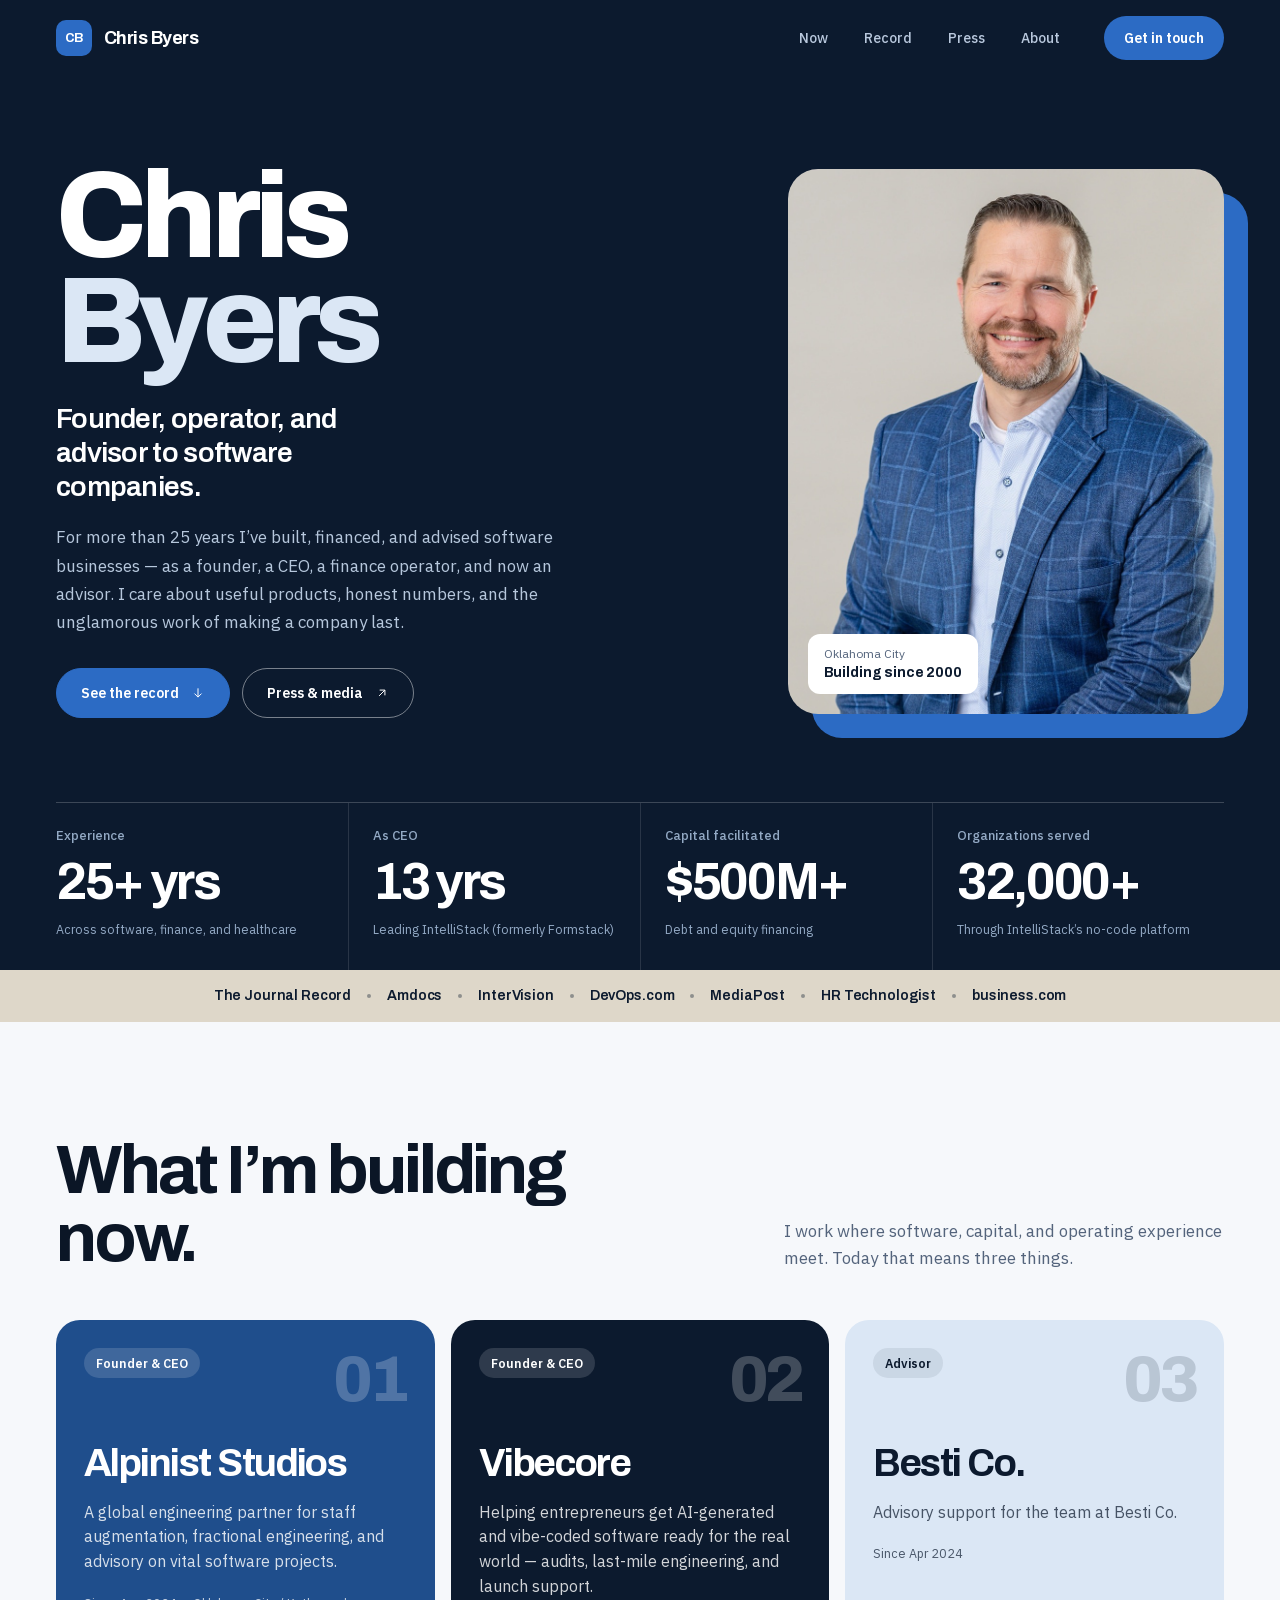
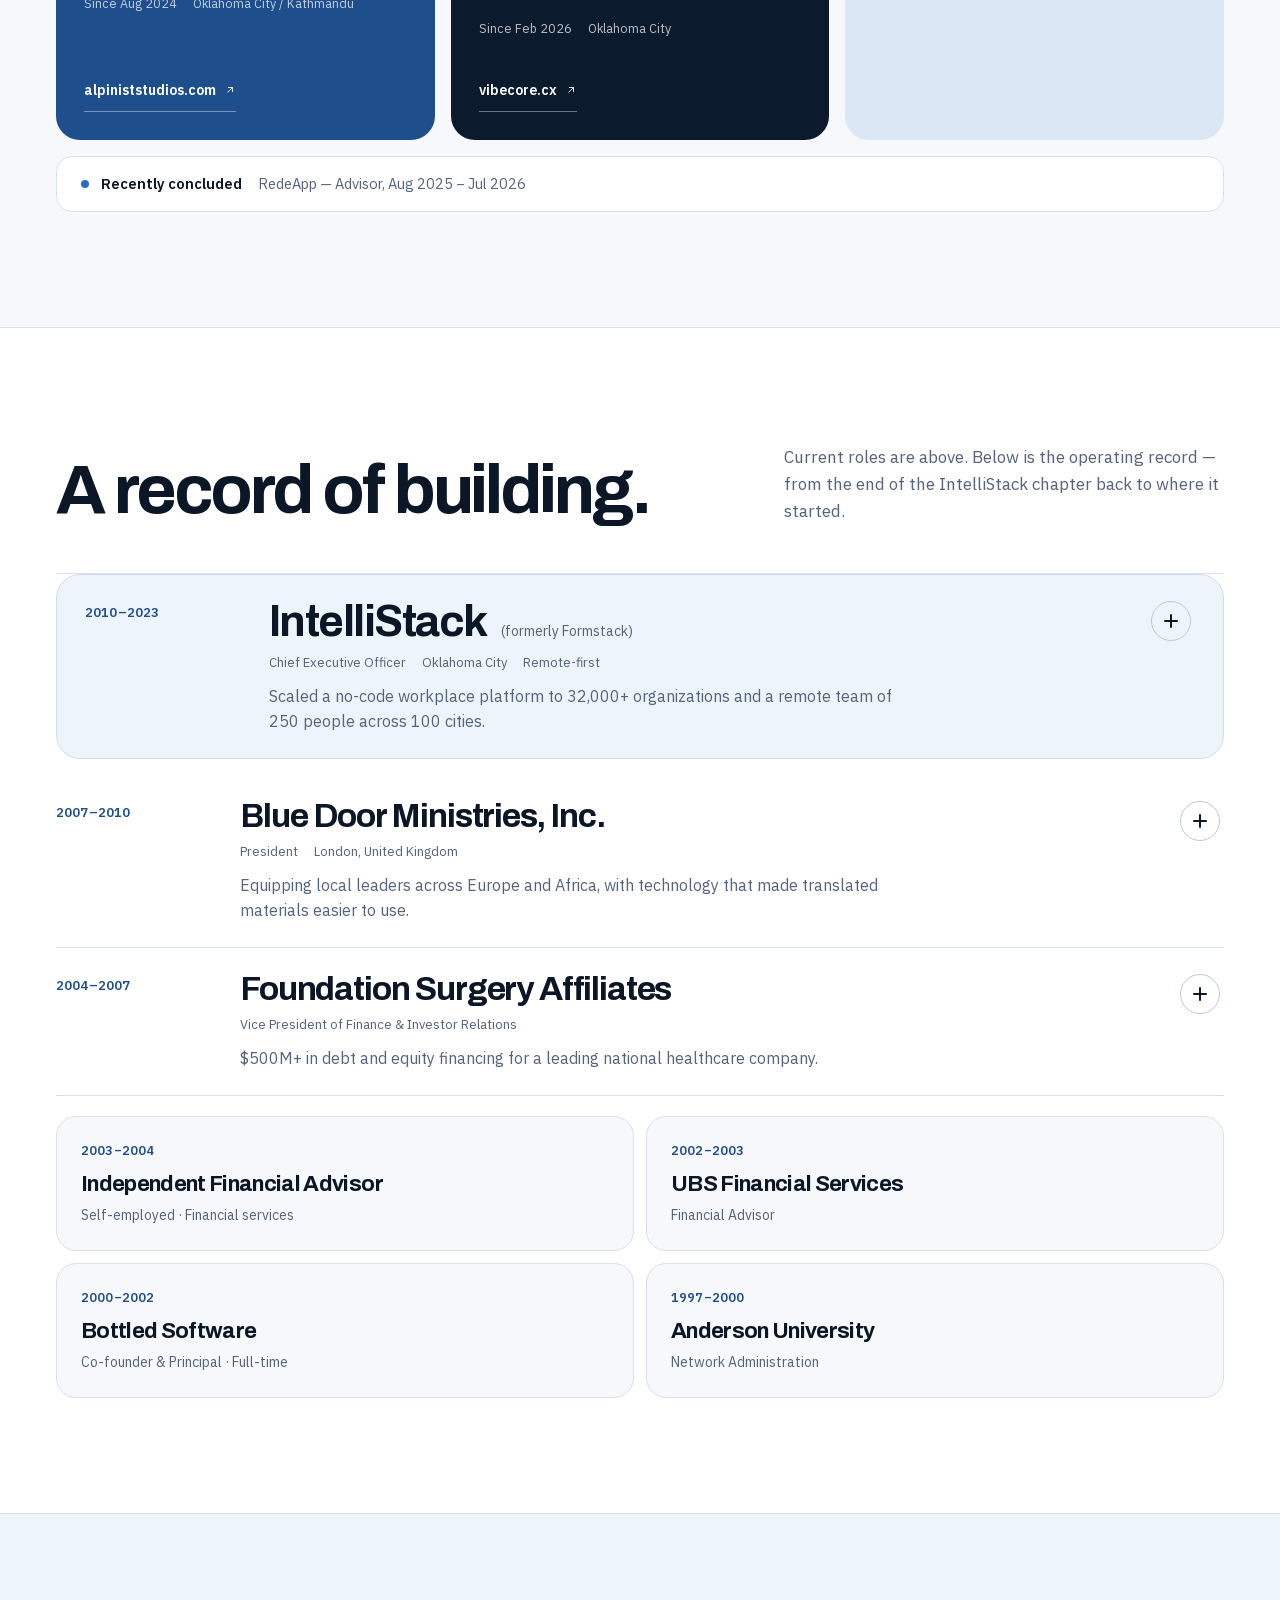
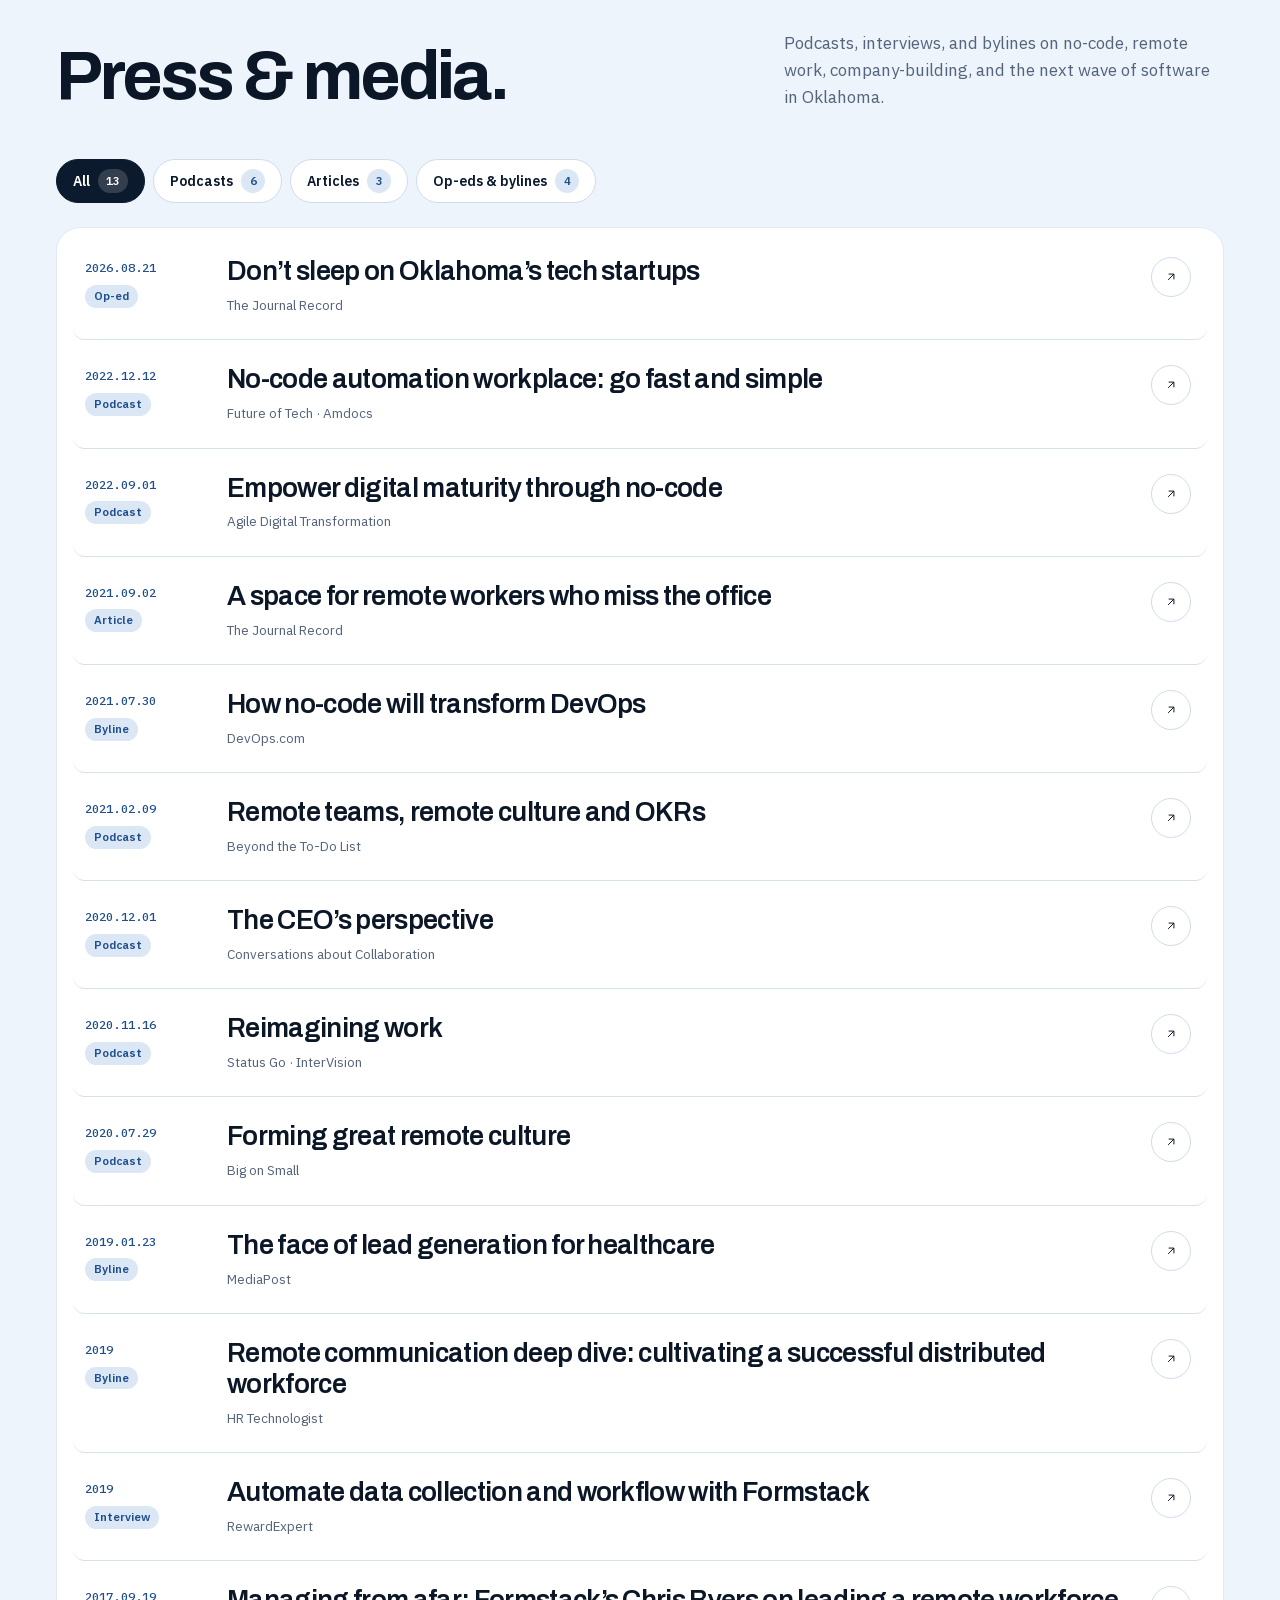
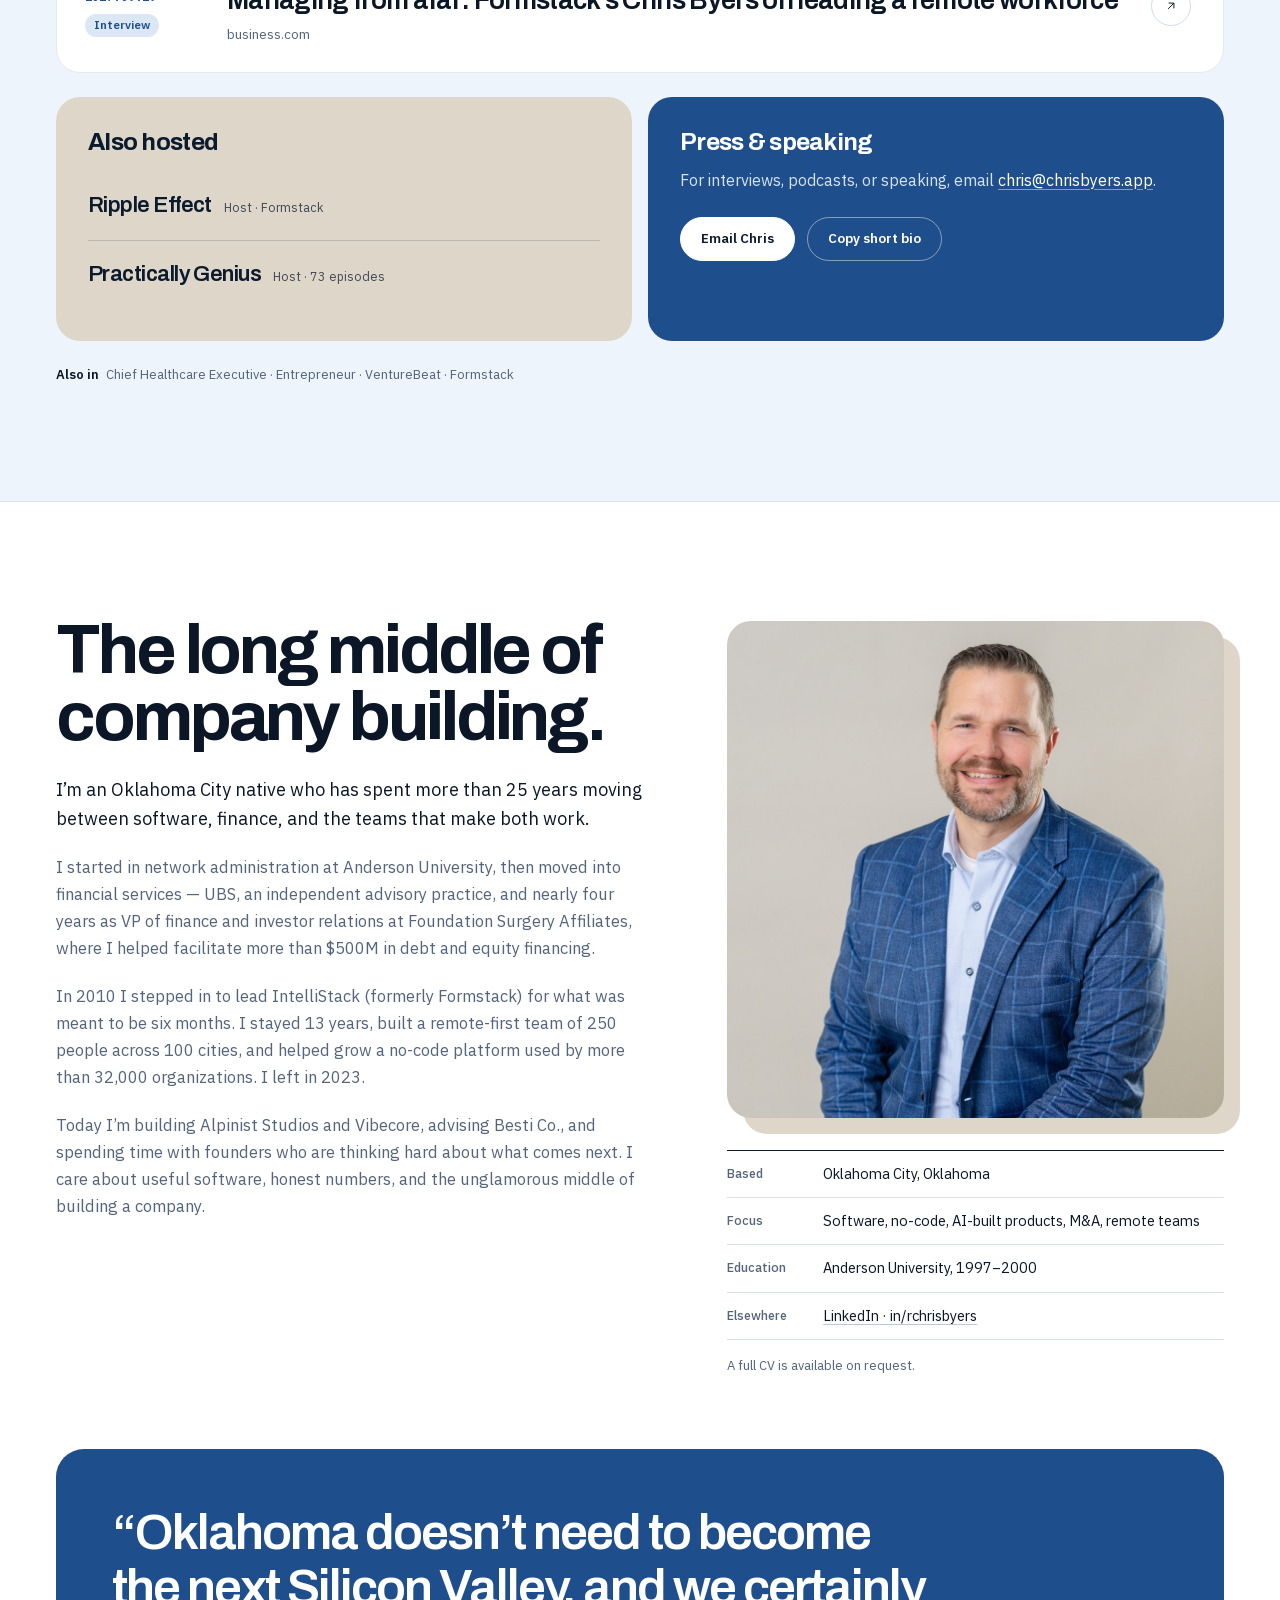
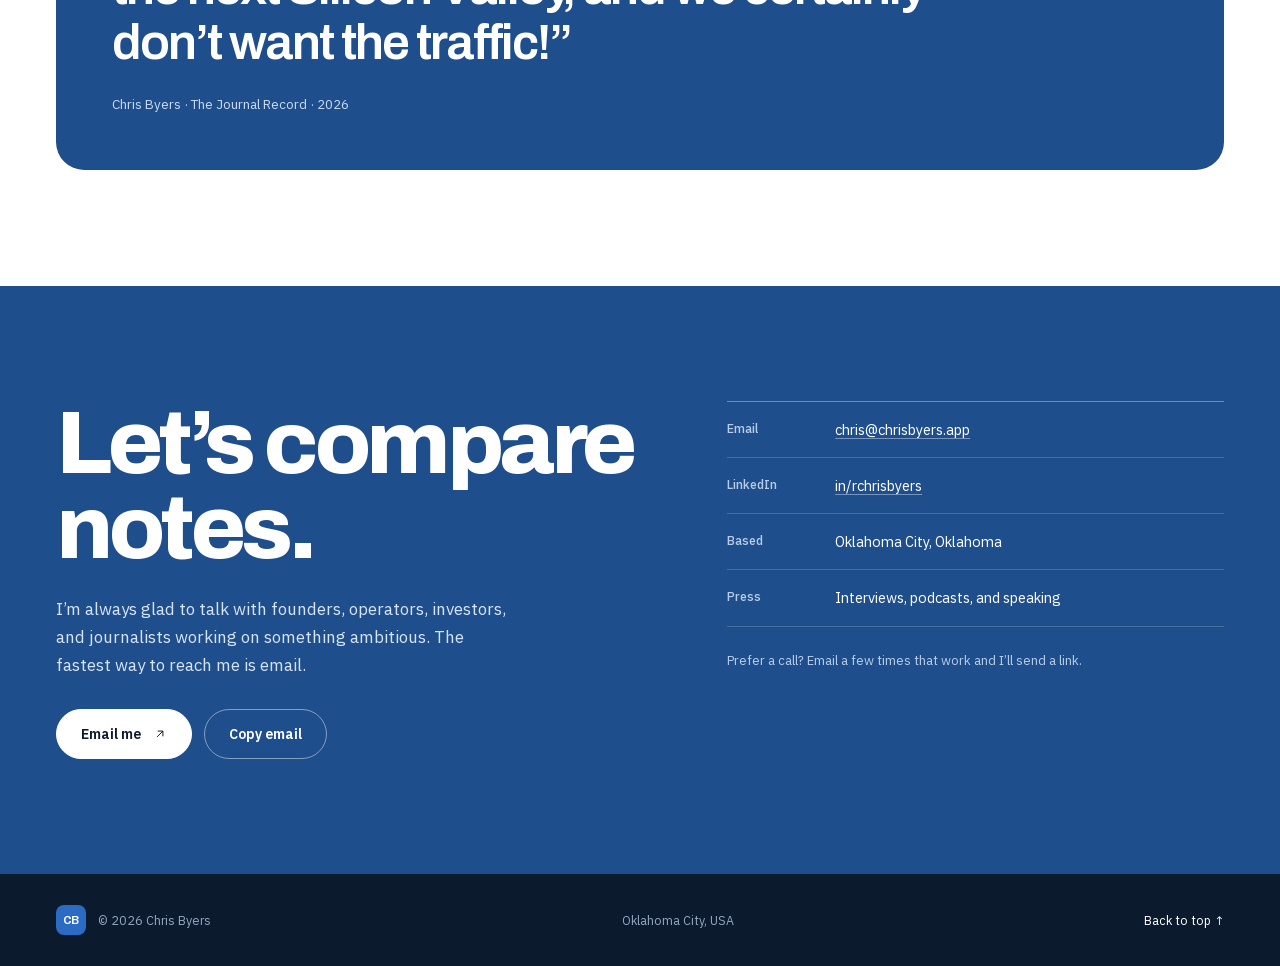
==== site/index.html @ 45c97175 "Chris Byers portfolio site: initial import with Netlify deploy config Imports the exported static si" ====
<!DOCTYPE html>
<html lang="en">
<head>
  <meta charset="utf-8">
  <meta name="viewport" content="width=device-width, initial-scale=1">
  <title>Chris Byers — Founder, Operator &amp; Advisor</title>
  <meta name="description" content="Chris Byers is a founder, operator, and advisor in Oklahoma City. He spent 13 years as CEO of IntelliStack (formerly Formstack) and now leads Alpinist Studios and Vibecore.">
  <link rel="canonical" href="https://chrisbyers.app/">
  <meta name="theme-color" content="#0c1a2e">
  <meta name="color-scheme" content="light">

  <meta property="og:type" content="profile">
  <meta property="og:title" content="Chris Byers — Founder, Operator &amp; Advisor">
  <meta property="og:description" content="More than 25 years across software, finance, and company-building. 13 years as CEO of IntelliStack (formerly Formstack). Now building Alpinist Studios and Vibecore.">
  <meta property="og:url" content="https://chrisbyers.app/">
  <meta property="og:site_name" content="Chris Byers">
  <meta property="og:image" content="https://chrisbyers.app/assets/img/og-chris-byers.jpg">
  <meta property="og:image:width" content="1200">
  <meta property="og:image:height" content="630">
  <meta property="og:image:alt" content="Chris Byers, founder, operator, and advisor.">
  <meta name="twitter:card" content="summary_large_image">
  <meta name="twitter:title" content="Chris Byers — Founder, Operator &amp; Advisor">
  <meta name="twitter:description" content="More than 25 years across software, finance, and company-building. 13 years as CEO of IntelliStack (formerly Formstack).">
  <meta name="twitter:image" content="https://chrisbyers.app/assets/img/og-chris-byers.jpg">
  <meta name="twitter:image:alt" content="Chris Byers, founder, operator, and advisor.">

  <link rel="icon" href="assets/favicon.svg" type="image/svg+xml">
  <link rel="preload" href="assets/fonts/archivo-latin.woff2" as="font" type="font/woff2" crossorigin>
  <link rel="preload" href="assets/fonts/ibm-plex-sans-latin.woff2" as="font" type="font/woff2" crossorigin>
  <link rel="preload" href="assets/img/chris-byers.jpg" as="image">
  <link rel="stylesheet" href="assets/css/site.css">
  <script>document.documentElement.classList.add("js");</script>

  <script type="application/ld+json">
  {
    "@context": "https://schema.org",
    "@type": "Person",
    "name": "Chris Byers",
    "url": "https://chrisbyers.app/",
    "image": "https://chrisbyers.app/assets/img/chris-byers.jpg",
    "jobTitle": "Founder and CEO",
    "description": "Founder, operator, and advisor to software companies in Oklahoma City.",
    "worksFor": [
      { "@type": "Organization", "name": "Alpinist Studios", "url": "https://alpiniststudios.com" },
      { "@type": "Organization", "name": "Vibecore", "url": "https://vibecore.cx" }
    ],
    "address": {
      "@type": "PostalAddress",
      "addressLocality": "Oklahoma City",
      "addressRegion": "OK",
      "addressCountry": "US"
    },
    "alumniOf": { "@type": "CollegeOrUniversity", "name": "Anderson University" },
    "sameAs": ["https://www.linkedin.com/in/rchrisbyers/"],
    "knowsAbout": ["Software", "No-code", "AI-built software", "Mergers and acquisitions", "Remote work", "Finance"]
  }
  </script>
</head>
<body>
  <a class="skip-link" href="#main">Skip to content</a>

  <header class="site-header">
    <div class="container header-inner">
      <a class="brand" href="#top" aria-label="Chris Byers, home">
        <span class="brand-mark" aria-hidden="true">CB</span>
        <span class="brand-name">Chris Byers</span>
      </a>

      <nav class="nav" aria-label="Primary">
        <a href="#now" data-nav-link>Now</a>
        <a href="#record" data-nav-link>Record</a>
        <a href="#press" data-nav-link>Press</a>
        <a href="#about" data-nav-link>About</a>
      </nav>

      <a class="header-cta" href="#contact">Get in touch</a>

      <button class="menu-toggle" type="button" aria-expanded="false" aria-controls="mobile-nav" aria-label="Open menu" data-menu-toggle>
        <span class="bars" aria-hidden="true"></span>
      </button>
    </div>

    <div class="mobile-nav" id="mobile-nav" hidden>
      <nav aria-label="Mobile">
        <a href="#now" data-nav-link>Now</a>
        <a href="#record" data-nav-link>Record</a>
        <a href="#press" data-nav-link>Press</a>
        <a href="#about" data-nav-link>About</a>
      </nav>
      <a class="mobile-cta" href="#contact">Get in touch</a>
    </div>
  </header>

  <main id="main" tabindex="-1">
    <section class="hero" id="top" aria-labelledby="hero-title">
      <div class="container">
        <div class="hero-grid">
          <div class="hero-copy">
            <h1 id="hero-title"><span>Chris</span> <span class="hero-last">Byers</span></h1>

            <p class="hero-role">Founder, operator, and advisor to software companies.</p>

            <p class="hero-lede">
              For more than 25 years I&rsquo;ve built, financed, and advised software businesses &mdash; as a
              founder, a CEO, a finance operator, and now an advisor. I care about useful products,
              honest numbers, and the unglamorous work of making a company last.
            </p>

            <div class="hero-actions">
              <a class="btn btn--primary" href="#record">
                See the record
                <svg class="od-icon icon-14" viewBox="0 0 24 24" fill="none" stroke="currentColor" stroke-width="1.7" aria-hidden="true" focusable="false"><path d="M12 4v15m0 0 6-6m-6 6-6-6"/></svg>
              </a>
              <a class="btn btn--outline-light" href="#press">
                Press &amp; media
                <svg class="od-icon icon-14" viewBox="0 0 24 24" fill="none" stroke="currentColor" stroke-width="1.7" aria-hidden="true" focusable="false"><path d="M7 17 17 7M8 7h9v9"/></svg>
              </a>
            </div>
          </div>

          <div class="hero-media">
            <div class="portrait-frame">
              <img src="assets/img/chris-byers.jpg" width="900" height="1125" alt="Chris Byers, wearing a blue blazer, photographed against a warm neutral backdrop." fetchpriority="high">
              <div class="portrait-badge">
                <span>Oklahoma City</span>
                <strong>Building since 2000</strong>
              </div>
            </div>
          </div>
        </div>

        <dl class="stats">
          <div class="stat">
            <dt>Experience</dt>
            <dd>25+ yrs<small>Across software, finance, and healthcare</small></dd>
          </div>
          <div class="stat">
            <dt>As CEO</dt>
            <dd>13 yrs<small>Leading IntelliStack (formerly Formstack)</small></dd>
          </div>
          <div class="stat">
            <dt>Capital facilitated</dt>
            <dd>$500M+<small>Debt and equity financing</small></dd>
          </div>
          <div class="stat">
            <dt>Organizations served</dt>
            <dd>32,000+<small>Through IntelliStack&rsquo;s no-code platform</small></dd>
          </div>
        </dl>
      </div>
    </section>

    <div class="outlet-strip">
      <div class="container outlet-inner">
        <ul class="outlet-list">
          <li>The Journal Record</li>
          <li>Amdocs</li>
          <li>InterVision</li>
          <li>DevOps.com</li>
          <li>MediaPost</li>
          <li>HR Technologist</li>
          <li>business.com</li>
        </ul>
      </div>
    </div>

    <section class="section section--paper" id="now" aria-labelledby="now-title">
      <div class="container">
        <header class="section-head" data-reveal>
          <h2 class="section-title" id="now-title">What I&rsquo;m building now.</h2>
          <p class="section-intro">
            I work where software, capital, and operating experience meet. Today that means
            three things.
          </p>
        </header>

        <div class="now-grid" data-reveal>
          <article class="venture venture--blue">
            <div class="venture-top">
              <span class="venture-role">Founder &amp; CEO</span>
              <span class="venture-mark" aria-hidden="true">01</span>
            </div>
            <h3>Alpinist Studios</h3>
            <p>
              A global engineering partner for staff augmentation, fractional engineering, and
              advisory on vital software projects.
            </p>
            <div class="venture-meta">
              <span>Since Aug 2024</span>
              <span>Oklahoma City / Kathmandu</span>
            </div>
            <div class="venture-foot">
              <a class="venture-link" href="https://alpiniststudios.com" target="_blank" rel="noopener noreferrer">
                alpiniststudios.com
                <svg class="od-icon icon-12" viewBox="0 0 24 24" fill="none" stroke="currentColor" stroke-width="1.7" aria-hidden="true" focusable="false"><path d="M7 17 17 7M8 7h9v9"/></svg>
                <span class="sr-only">Opens in a new tab.</span>
              </a>
            </div>
          </article>

          <article class="venture venture--navy">
            <div class="venture-top">
              <span class="venture-role">Founder &amp; CEO</span>
              <span class="venture-mark" aria-hidden="true">02</span>
            </div>
            <h3>Vibecore</h3>
            <p>
              Helping entrepreneurs get AI-generated and vibe-coded software ready for the real
              world &mdash; audits, last-mile engineering, and launch support.
            </p>
            <div class="venture-meta">
              <span>Since Feb 2026</span>
              <span>Oklahoma City</span>
            </div>
            <div class="venture-foot">
              <a class="venture-link" href="https://vibecore.cx" target="_blank" rel="noopener noreferrer">
                vibecore.cx
                <svg class="od-icon icon-12" viewBox="0 0 24 24" fill="none" stroke="currentColor" stroke-width="1.7" aria-hidden="true" focusable="false"><path d="M7 17 17 7M8 7h9v9"/></svg>
                <span class="sr-only">Opens in a new tab.</span>
              </a>
            </div>
          </article>

          <article class="venture venture--sky">
            <div class="venture-top">
              <span class="venture-role">Advisor</span>
              <span class="venture-mark" aria-hidden="true">03</span>
            </div>
            <h3>Besti Co.</h3>
            <p>Advisory support for the team at Besti Co.</p>
            <div class="venture-meta">
              <span>Since Apr 2024</span>
            </div>
          </article>
        </div>

        <p class="now-after" data-reveal>
          <strong>Recently concluded</strong>
          <span>RedeApp &mdash; Advisor, Aug 2025 &ndash; Jul 2026</span>
        </p>
      </div>
    </section>

    <section class="section section--white" id="record" aria-labelledby="record-title">
      <div class="container">
        <header class="section-head" data-reveal>
          <h2 class="section-title" id="record-title">A record of building.</h2>
          <p class="section-intro">
            Current roles are above. Below is the operating record &mdash; from the end of the
            IntelliStack chapter back to where it started.
          </p>
        </header>

        <div class="timeline" data-reveal>
          <details class="role role--lead">
            <summary>
              <span class="role-years">2010&ndash;2023</span>
              <span class="role-main">
                <span class="role-company">IntelliStack <span class="role-alias">(formerly Formstack)</span></span>
                <span class="role-meta">
                  <span>Chief Executive Officer</span>
                  <span>Oklahoma City</span>
                  <span>Remote-first</span>
                </span>
                <span class="role-summary-line">
                  Scaled a no-code workplace platform to 32,000+ organizations and a remote team
                  of 250 people across 100 cities.
                </span>
              </span>
              <span class="role-toggle" aria-hidden="true"></span>
            </summary>
            <div class="role-body">
              <div class="role-body-inner">
                <p>
                  At IntelliStack (formerly Formstack), I led the company in delivering a versatile
                  no-code suite that simplifies data management and automates workflows for more
                  than 32,000 organizations globally.
                </p>
                <ul>
                  <li>Focused the product on user-friendly design and seamless integrations, from small startups to large enterprises.</li>
                  <li>Built a remote-first team of 250 people living and working in 100 cities around the world.</li>
                  <li>Grew IntelliStack into a trusted partner for organizations including Netflix and Virgin Galactic.</li>
                  <li>Led the company for 13 years and 9 months, through its growth phase and into its next chapter.</li>
                </ul>
                <ul class="skills" aria-label="Skills">
                  <li class="skill">Organizational culture</li>
                  <li class="skill">Strategic M&amp;A</li>
                  <li class="skill">No-code platforms</li>
                </ul>
              </div>
            </div>
          </details>

          <details class="role">
            <summary>
              <span class="role-years">2007&ndash;2010</span>
              <span class="role-main">
                <span class="role-company">Blue Door Ministries, Inc.</span>
                <span class="role-meta">
                  <span>President</span>
                  <span>London, United Kingdom</span>
                </span>
                <span class="role-summary-line">
                  Equipping local leaders across Europe and Africa, with technology that made
                  translated materials easier to use.
                </span>
              </span>
              <span class="role-toggle" aria-hidden="true"></span>
            </summary>
            <div class="role-body">
              <div class="role-body-inner">
                <p>
                  Oversaw the strategic direction and operations of Blue Door Ministries, focusing
                  on equipping local leaders in Europe and Africa.
                </p>
                <ul>
                  <li>Developed and implemented training programs to enhance the effectiveness of local leaders in their cultural contexts.</li>
                  <li>Provided technological solutions to streamline the translation of materials, ensuring accessibility and ease of use for diverse audiences.</li>
                </ul>
                <ul class="skills" aria-label="Skills">
                  <li class="skill">Technological innovation</li>
                  <li class="skill">International relations</li>
                </ul>
              </div>
            </div>
          </details>

          <details class="role">
            <summary>
              <span class="role-years">2004&ndash;2007</span>
              <span class="role-main">
                <span class="role-company">Foundation Surgery Affiliates</span>
                <span class="role-meta">
                  <span>Vice President of Finance &amp; Investor Relations</span>
                </span>
                <span class="role-summary-line">
                  $500M+ in debt and equity financing for a leading national healthcare company.
                </span>
              </span>
              <span class="role-toggle" aria-hidden="true"></span>
            </summary>
            <div class="role-body">
              <div class="role-body-inner">
                <p>
                  Developed and nurtured relationships with lenders and investors for a leading
                  national healthcare company.
                </p>
                <ul>
                  <li>Facilitated over $500M in debt and equity financing for real estate, equipment, and operational needs.</li>
                  <li>Managed an investment fund for a physician network to provide essential project equity.</li>
                  <li>Sourced and engaged investment banks to raise capital, enhancing the company&rsquo;s financial strategy.</li>
                </ul>
                <ul class="skills" aria-label="Skills">
                  <li class="skill">Capital markets</li>
                  <li class="skill">New business opportunities</li>
                </ul>
              </div>
            </div>
          </details>
        </div>

        <div class="static-grid" data-reveal>
          <div class="role-mini">
            <span class="role-years">2003&ndash;2004</span>
            <h3>Independent Financial Advisor</h3>
            <p>Self-employed &middot; Financial services</p>
          </div>
          <div class="role-mini">
            <span class="role-years">2002&ndash;2003</span>
            <h3>UBS Financial Services</h3>
            <p>Financial Advisor</p>
          </div>
          <div class="role-mini">
            <span class="role-years">2000&ndash;2002</span>
            <h3>Bottled Software</h3>
            <p>Co-founder &amp; Principal &middot; Full-time</p>
          </div>
          <div class="role-mini">
            <span class="role-years">1997&ndash;2000</span>
            <h3>Anderson University</h3>
            <p>Network Administration</p>
          </div>
        </div>
      </div>
    </section>

    <section class="section section--sky" id="press" aria-labelledby="press-title">
      <div class="container">
        <header class="section-head" data-reveal>
          <h2 class="section-title" id="press-title">Press &amp; media.</h2>
          <p class="section-intro">
            Podcasts, interviews, and bylines on no-code, remote work, company-building, and the
            next wave of software in Oklahoma.
          </p>
        </header>

        <div class="press-toolbar" data-reveal>
          <div class="press-filters" role="group" aria-label="Filter press by type">
            <button class="press-filter" type="button" data-filter="all" aria-pressed="true">All <span class="count">13</span></button>
            <button class="press-filter" type="button" data-filter="podcast" aria-pressed="false">Podcasts <span class="count">6</span></button>
            <button class="press-filter" type="button" data-filter="article" aria-pressed="false">Articles <span class="count">3</span></button>
            <button class="press-filter" type="button" data-filter="byline" aria-pressed="false">Op-eds &amp; bylines <span class="count">4</span></button>
          </div>
        </div>

        <p class="sr-only" id="press-status" aria-live="polite">Showing 13 items.</p>

        <div class="press-list" data-press-list data-reveal>
          <a class="press-row" data-cat="byline" href="https://journalrecord.com/2026/08/21/byers-oklahoma-tech-startups-grow" target="_blank" rel="noopener noreferrer">
            <span class="press-meta">
              <time class="press-date" datetime="2026-08-21">2026.08.21</time>
              <span class="press-type">Op-ed</span>
            </span>
            <span class="press-main">
              <span class="press-title">Don&rsquo;t sleep on Oklahoma&rsquo;s tech startups</span>
              <span class="press-outlet">The Journal Record</span>
            </span>
            <span class="press-arrow" aria-hidden="true">
              <svg class="od-icon icon-14" viewBox="0 0 24 24" fill="none" stroke="currentColor" stroke-width="1.7" focusable="false"><path d="M7 17 17 7M8 7h9v9"/></svg>
            </span>
            <span class="sr-only">Opens in a new tab.</span>
          </a>

          <a class="press-row" data-cat="podcast" href="https://www.amdocs.com/insights/podcast/no-code-automation-workplace-go-fast-and-simple-chris-byers-ceo-formstack" target="_blank" rel="noopener noreferrer">
            <span class="press-meta">
              <time class="press-date" datetime="2022-12-12">2022.12.12</time>
              <span class="press-type">Podcast</span>
            </span>
            <span class="press-main">
              <span class="press-title">No-code automation workplace: go fast and simple</span>
              <span class="press-outlet">Future of Tech &middot; Amdocs</span>
            </span>
            <span class="press-arrow" aria-hidden="true">
              <svg class="od-icon icon-14" viewBox="0 0 24 24" fill="none" stroke="currentColor" stroke-width="1.7" focusable="false"><path d="M7 17 17 7M8 7h9v9"/></svg>
            </span>
            <span class="sr-only">Opens in a new tab.</span>
          </a>

          <a class="press-row" data-cat="podcast" href="https://podcasts.apple.com/us/podcast/chris-byers-empower-digital-maturity-through-no-code/id1532372413?i=1000578017207" target="_blank" rel="noopener noreferrer">
            <span class="press-meta">
              <time class="press-date" datetime="2022-09-01">2022.09.01</time>
              <span class="press-type">Podcast</span>
            </span>
            <span class="press-main">
              <span class="press-title">Empower digital maturity through no-code</span>
              <span class="press-outlet">Agile Digital Transformation</span>
            </span>
            <span class="press-arrow" aria-hidden="true">
              <svg class="od-icon icon-14" viewBox="0 0 24 24" fill="none" stroke="currentColor" stroke-width="1.7" focusable="false"><path d="M7 17 17 7M8 7h9v9"/></svg>
            </span>
            <span class="sr-only">Opens in a new tab.</span>
          </a>

          <a class="press-row" data-cat="article" href="https://journalrecord.com/2021/09/02/a-space-for-remote-workers-who-miss-the-office" target="_blank" rel="noopener noreferrer">
            <span class="press-meta">
              <time class="press-date" datetime="2021-09-02">2021.09.02</time>
              <span class="press-type">Article</span>
            </span>
            <span class="press-main">
              <span class="press-title">A space for remote workers who miss the office</span>
              <span class="press-outlet">The Journal Record</span>
            </span>
            <span class="press-arrow" aria-hidden="true">
              <svg class="od-icon icon-14" viewBox="0 0 24 24" fill="none" stroke="currentColor" stroke-width="1.7" focusable="false"><path d="M7 17 17 7M8 7h9v9"/></svg>
            </span>
            <span class="sr-only">Opens in a new tab.</span>
          </a>

          <a class="press-row" data-cat="byline" href="https://devops.com/how-no-code-will-transform-devops/" target="_blank" rel="noopener noreferrer">
            <span class="press-meta">
              <time class="press-date" datetime="2021-07-30">2021.07.30</time>
              <span class="press-type">Byline</span>
            </span>
            <span class="press-main">
              <span class="press-title">How no-code will transform DevOps</span>
              <span class="press-outlet">DevOps.com</span>
            </span>
            <span class="press-arrow" aria-hidden="true">
              <svg class="od-icon icon-14" viewBox="0 0 24 24" fill="none" stroke="currentColor" stroke-width="1.7" focusable="false"><path d="M7 17 17 7M8 7h9v9"/></svg>
            </span>
            <span class="sr-only">Opens in a new tab.</span>
          </a>

          <a class="press-row" data-cat="podcast" href="https://www.formstack.com/press/chris-byers-on-remote-teams-remote-culture-and-okrs-beyond-the-to-do-list" target="_blank" rel="noopener noreferrer">
            <span class="press-meta">
              <time class="press-date" datetime="2021-02-09">2021.02.09</time>
              <span class="press-type">Podcast</span>
            </span>
            <span class="press-main">
              <span class="press-title">Remote teams, remote culture and OKRs</span>
              <span class="press-outlet">Beyond the To-Do List</span>
            </span>
            <span class="press-arrow" aria-hidden="true">
              <svg class="od-icon icon-14" viewBox="0 0 24 24" fill="none" stroke="currentColor" stroke-width="1.7" focusable="false"><path d="M7 17 17 7M8 7h9v9"/></svg>
            </span>
            <span class="sr-only">Opens in a new tab.</span>
          </a>

          <a class="press-row" data-cat="podcast" href="https://www.formstack.com/press/the-ceos-perspective-with-chris-byers-of-formstack-conversations-about-collaboration-podcast" target="_blank" rel="noopener noreferrer">
            <span class="press-meta">
              <time class="press-date" datetime="2020-12-01">2020.12.01</time>
              <span class="press-type">Podcast</span>
            </span>
            <span class="press-main">
              <span class="press-title">The CEO&rsquo;s perspective</span>
              <span class="press-outlet">Conversations about Collaboration</span>
            </span>
            <span class="press-arrow" aria-hidden="true">
              <svg class="od-icon icon-14" viewBox="0 0 24 24" fill="none" stroke="currentColor" stroke-width="1.7" focusable="false"><path d="M7 17 17 7M8 7h9v9"/></svg>
            </span>
            <span class="sr-only">Opens in a new tab.</span>
          </a>

          <a class="press-row" data-cat="podcast" href="https://intervision.com/podcast-reimagining-work" target="_blank" rel="noopener noreferrer">
            <span class="press-meta">
              <time class="press-date" datetime="2020-11-16">2020.11.16</time>
              <span class="press-type">Podcast</span>
            </span>
            <span class="press-main">
              <span class="press-title">Reimagining work</span>
              <span class="press-outlet">Status Go &middot; InterVision</span>
            </span>
            <span class="press-arrow" aria-hidden="true">
              <svg class="od-icon icon-14" viewBox="0 0 24 24" fill="none" stroke="currentColor" stroke-width="1.7" focusable="false"><path d="M7 17 17 7M8 7h9v9"/></svg>
            </span>
            <span class="sr-only">Opens in a new tab.</span>
          </a>

          <a class="press-row" data-cat="podcast" href="https://www.formstack.com/press/forming-great-remote-culture-with-chris-byers-big-on-small-podcast" target="_blank" rel="noopener noreferrer">
            <span class="press-meta">
              <time class="press-date" datetime="2020-07-29">2020.07.29</time>
              <span class="press-type">Podcast</span>
            </span>
            <span class="press-main">
              <span class="press-title">Forming great remote culture</span>
              <span class="press-outlet">Big on Small</span>
            </span>
            <span class="press-arrow" aria-hidden="true">
              <svg class="od-icon icon-14" viewBox="0 0 24 24" fill="none" stroke="currentColor" stroke-width="1.7" focusable="false"><path d="M7 17 17 7M8 7h9v9"/></svg>
            </span>
            <span class="sr-only">Opens in a new tab.</span>
          </a>

          <a class="press-row" data-cat="byline" href="https://www.mediapost.com/publications/article/330899/the-face-of-lead-generation-for-healthcare.html" target="_blank" rel="noopener noreferrer">
            <span class="press-meta">
              <time class="press-date" datetime="2019-01-23">2019.01.23</time>
              <span class="press-type">Byline</span>
            </span>
            <span class="press-main">
              <span class="press-title">The face of lead generation for healthcare</span>
              <span class="press-outlet">MediaPost</span>
            </span>
            <span class="press-arrow" aria-hidden="true">
              <svg class="od-icon icon-14" viewBox="0 0 24 24" fill="none" stroke="currentColor" stroke-width="1.7" focusable="false"><path d="M7 17 17 7M8 7h9v9"/></svg>
            </span>
            <span class="sr-only">Opens in a new tab.</span>
          </a>

          <a class="press-row" data-cat="byline" href="https://www.hrtechnologist.com/articles/mobile-workforce/remote-communication-deep-dive-cultivating-a-successful-distributed-workforce/" target="_blank" rel="noopener noreferrer">
            <span class="press-meta">
              <time class="press-date" datetime="2019">2019</time>
              <span class="press-type">Byline</span>
            </span>
            <span class="press-main">
              <span class="press-title">Remote communication deep dive: cultivating a successful distributed workforce</span>
              <span class="press-outlet">HR Technologist</span>
            </span>
            <span class="press-arrow" aria-hidden="true">
              <svg class="od-icon icon-14" viewBox="0 0 24 24" fill="none" stroke="currentColor" stroke-width="1.7" focusable="false"><path d="M7 17 17 7M8 7h9v9"/></svg>
            </span>
            <span class="sr-only">Opens in a new tab.</span>
          </a>

          <a class="press-row" data-cat="article" href="https://www.rewardexpert.com/blog/automate-data-collection-and-workflow-with-formstack/" target="_blank" rel="noopener noreferrer">
            <span class="press-meta">
              <time class="press-date" datetime="2019">2019</time>
              <span class="press-type">Interview</span>
            </span>
            <span class="press-main">
              <span class="press-title">Automate data collection and workflow with Formstack</span>
              <span class="press-outlet">RewardExpert</span>
            </span>
            <span class="press-arrow" aria-hidden="true">
              <svg class="od-icon icon-14" viewBox="0 0 24 24" fill="none" stroke="currentColor" stroke-width="1.7" focusable="false"><path d="M7 17 17 7M8 7h9v9"/></svg>
            </span>
            <span class="sr-only">Opens in a new tab.</span>
          </a>

          <a class="press-row" data-cat="article" href="https://branch.business.com/BDC-608/articles/chris-byers-formstack-interview" target="_blank" rel="noopener noreferrer">
            <span class="press-meta">
              <time class="press-date" datetime="2017-09-19">2017.09.19</time>
              <span class="press-type">Interview</span>
            </span>
            <span class="press-main">
              <span class="press-title">Managing from afar: Formstack&rsquo;s Chris Byers on leading a remote workforce</span>
              <span class="press-outlet">business.com</span>
            </span>
            <span class="press-arrow" aria-hidden="true">
              <svg class="od-icon icon-14" viewBox="0 0 24 24" fill="none" stroke="currentColor" stroke-width="1.7" focusable="false"><path d="M7 17 17 7M8 7h9v9"/></svg>
            </span>
            <span class="sr-only">Opens in a new tab.</span>
          </a>
        </div>

        <div class="media-grid" data-reveal>
          <div class="media-card media-card--sand">
            <h3>Also hosted</h3>
            <ul class="hosted-list">
              <li>
                <a href="https://www.formstack.com/podcast" target="_blank" rel="noopener noreferrer">Ripple Effect</a>
                <span>Host &middot; Formstack</span>
              </li>
              <li>
                <a href="https://www.podchaser.com/podcasts/practically-genius-1034551" target="_blank" rel="noopener noreferrer">Practically Genius</a>
                <span>Host &middot; 73 episodes</span>
              </li>
            </ul>
          </div>

          <div class="media-card media-card--blue">
            <h3>Press &amp; speaking</h3>
            <p>
              For interviews, podcasts, or speaking, email
              <a href="mailto:chris@chrisbyers.app?subject=Press%20or%20speaking">chris@chrisbyers.app</a>.
            </p>
            <div class="media-actions">
              <a class="btn btn--white btn--small" href="mailto:chris@chrisbyers.app?subject=Press%20or%20speaking">Email Chris</a>
              <button class="btn btn--outline-light btn--small" type="button" data-copy-target="bio">
                <span data-copy-label>Copy short bio</span>
                <span class="sr-only" data-copy-status aria-live="polite"></span>
              </button>
            </div>
          </div>
        </div>

        <p class="also-in">
          <strong>Also in</strong>
          Chief Healthcare Executive &middot; Entrepreneur &middot; VentureBeat &middot; Formstack
        </p>
      </div>
    </section>

    <section class="section section--white" id="about" aria-labelledby="about-title">
      <div class="container">
        <div class="about-grid">
          <div class="about-copy" data-reveal>
            <h2 class="section-title" id="about-title">The long middle of company building.</h2>
            <p>
              I&rsquo;m an Oklahoma City native who has spent more than 25 years moving between software,
              finance, and the teams that make both work.
            </p>
            <p>
              I started in network administration at Anderson University, then moved into financial
              services &mdash; UBS, an independent advisory practice, and nearly four years as VP of
              finance and investor relations at Foundation Surgery Affiliates, where I helped
              facilitate more than $500M in debt and equity financing.
            </p>
            <p>
              In 2010 I stepped in to lead IntelliStack (formerly Formstack) for what was meant to be
              six months. I stayed 13 years, built a remote-first team of 250 people across 100
              cities, and helped grow a no-code platform used by more than 32,000 organizations. I
              left in 2023.
            </p>
            <p>
              Today I&rsquo;m building Alpinist Studios and Vibecore, advising Besti Co., and spending
              time with founders who are thinking hard about what comes next. I care about useful
              software, honest numbers, and the unglamorous middle of building a company.
            </p>
          </div>

          <aside class="about-side" data-reveal>
            <div class="about-portrait">
              <img src="assets/img/chris-byers-square.jpg" width="1000" height="1000" alt="Portrait of Chris Byers." loading="lazy">
            </div>
            <dl class="detail-list">
              <dt>Based</dt>
              <dd>Oklahoma City, Oklahoma</dd>

              <dt>Focus</dt>
              <dd>Software, no-code, AI-built products, M&amp;A, remote teams</dd>

              <dt>Education</dt>
              <dd>Anderson University, 1997&ndash;2000</dd>

              <dt>Elsewhere</dt>
              <dd><a href="https://www.linkedin.com/in/rchrisbyers/" target="_blank" rel="noopener noreferrer">LinkedIn &middot; in/rchrisbyers <span class="sr-only">(opens in a new tab)</span></a></dd>
            </dl>
            <p class="about-note">A full CV is available on request.</p>
          </aside>
        </div>

        <figure class="pullquote" data-reveal>
          <blockquote>
            &ldquo;Oklahoma doesn&rsquo;t need to become the next Silicon Valley, and we
            certainly don&rsquo;t want the traffic!&rdquo;
          </blockquote>
          <cite>Chris Byers &middot; The Journal Record &middot; 2026</cite>
        </figure>
      </div>
    </section>

    <section class="contact" id="contact" aria-labelledby="contact-title">
      <div class="container contact-grid">
        <div data-reveal>
          <h2 id="contact-title">Let&rsquo;s compare notes.</h2>
          <p class="contact-lede">
            I&rsquo;m always glad to talk with founders, operators, investors, and journalists
            working on something ambitious. The fastest way to reach me is email.
          </p>
          <div class="contact-actions">
            <a class="btn btn--white" href="mailto:chris@chrisbyers.app?subject=Hello%20Chris">
              Email me
              <svg class="od-icon icon-14" viewBox="0 0 24 24" fill="none" stroke="currentColor" stroke-width="1.7" aria-hidden="true" focusable="false"><path d="M7 17 17 7M8 7h9v9"/></svg>
            </a>
            <button class="btn btn--outline-light" type="button" data-copy-target="email" data-copy-value="chris@chrisbyers.app">
              <span data-copy-label>Copy email</span>
              <span class="sr-only" data-copy-status aria-live="polite"></span>
            </button>
          </div>
        </div>

        <div class="contact-side" data-reveal>
          <dl class="contact-list">
            <div class="contact-row">
              <dt>Email</dt>
              <dd><a href="mailto:chris@chrisbyers.app">chris@chrisbyers.app</a></dd>
            </div>
            <div class="contact-row">
              <dt>LinkedIn</dt>
              <dd><a href="https://www.linkedin.com/in/rchrisbyers/" target="_blank" rel="noopener noreferrer">in/rchrisbyers <span class="sr-only">(opens in a new tab)</span></a></dd>
            </div>
            <div class="contact-row">
              <dt>Based</dt>
              <dd>Oklahoma City, Oklahoma</dd>
            </div>
            <div class="contact-row">
              <dt>Press</dt>
              <dd>Interviews, podcasts, and speaking</dd>
            </div>
          </dl>
          <p class="contact-note">Prefer a call? Email a few times that work and I&rsquo;ll send a link.</p>
        </div>
      </div>
    </section>
  </main>

  <footer class="site-footer">
    <div class="container footer-inner">
      <span class="footer-mark">
        <span class="brand-mark" aria-hidden="true">CB</span>
        <span>&copy; <span data-year>2026</span> Chris Byers</span>
      </span>
      <span>Oklahoma City, USA</span>
      <a href="#top">Back to top &uarr;</a>
    </div>
  </footer>

  <script src="assets/js/site.js" defer></script>
</body>
</html>
---- site/assets/css/site.css ----
/* OD-LAYOUT-PRIMITIVES v1 — structure only: display, flex/grid, overflow, wrapping, ratio, geometry.
   Put this @layer first; product CSS outside the layer always wins. */
@layer od-layout {
  :where(.od-stack,.od-row,.od-row-top,.od-cluster,.od-grid,.od-field,.od-stat,.od-cell,.od-tile) > :where(*) { min-width: 0; }

  /* containers */
  .od-stack   { display: flex; flex-direction: column; gap: var(--od-gap, 8px); }
  .od-row     { display: flex; align-items: center; gap: var(--od-gap, 8px); }
  .od-row-top { display: flex; align-items: flex-start; gap: var(--od-gap, 8px); }
  .od-cluster { display: flex; flex-wrap: wrap; align-items: center; gap: var(--od-gap, 8px); }
  .od-fill    { flex: 1 1 0; min-width: 0; }
  .od-fixed   { flex: none; }
  .od-grid    { display: grid; gap: var(--od-gap, 12px); grid-template-columns: repeat(var(--od-cols, 3), minmax(0, 1fr)); }

  /* stacked information: each piece is its own line — never sibling inline spans */
  .od-stat, .od-field, .od-cell { display: grid; gap: var(--od-gap, 2px); }
  :where(.od-stat,.od-field,.od-cell) > :where(*) { display: block; }
  .od-tile { display: grid; grid-template-rows: auto 1fr; }
  :where(.od-tile) > :where(*) { display: block; }

  /* media keeps its intrinsic ratio by default; never a distorted or cropped
     cover by accident. height:auto lets the ratio win over an <img height="…">
     attribute. Cropping to a uniform box is an explicit opt-in: set --od-ratio
     AND add .od-media-cover together (per the core rule, only where a crop is
     deliberate — tile thumbs, decorative fills — never on full-frame content). */
  .od-media { display: block; width: 100%; height: auto; aspect-ratio: var(--od-ratio, auto); }
  .od-media-cover { object-fit: cover; }

  /* functional inline SVG icons opt into bounded geometry; content SVGs keep their own */
  .od-icon { display: inline-block; inline-size: var(--od-icon-size, 1em); block-size: var(--od-icon-size, 1em); flex: none; }

  /* data text only — authored copy is rewritten to its budget instead */
  .od-truncate { display: block; max-width: 100%; overflow: hidden; white-space: nowrap; text-overflow: ellipsis; }
  .od-clamp-2, .od-clamp-3 { display: -webkit-box; -webkit-box-orient: vertical; overflow: hidden; overflow-wrap: anywhere; }
  .od-clamp-2 { -webkit-line-clamp: 2; }
  .od-clamp-3 { -webkit-line-clamp: 3; }
  .od-lines-2 { min-height: calc(2 * 1.4em); }   /* block-level reservation for a shared baseline */
  .od-nowrap  { white-space: nowrap; }           /* 数字+单位 · 价格+起 · 日期+星期 */
  .od-keep    { word-break: keep-all; overflow-wrap: anywhere; } /* CJK labels break at spaces / <wbr> first */

  /* screen skeleton (optional): bars take their own space, the middle scrolls — no padding guessed for chrome */
  .od-screen { display: grid; grid-template-rows: auto minmax(0, 1fr) auto; height: 100%; }
  .od-scroll { overflow-y: auto; overscroll-behavior: contain; min-height: 0; }

  /* horizontal rail: the next item peeks at the edge; trailing room survives overflow */
  .od-rail { display: flex; gap: var(--od-gap, 8px); overflow-x: auto; scroll-snap-type: x proximity; scrollbar-width: none;
             padding-inline: var(--od-rail-pad, 16px); scroll-padding-inline: var(--od-rail-pad, 16px); }
  .od-rail::-webkit-scrollbar { display: none; }
  :where(.od-rail) > :where(*) { flex: none; scroll-snap-align: start; }
  :where(.od-rail) > :where(:last-child) { margin-inline-end: var(--od-rail-pad, 16px); }

  .od-spacer { flex: none; visibility: hidden; pointer-events: none; }
  .od-touch  { min-width: 44px; min-height: 44px; }
}
/* /OD-LAYOUT-PRIMITIVES v1 */

@font-face {
  font-family: "Archivo";
  src: url("../fonts/archivo-latin.woff2") format("woff2");
  font-style: normal;
  font-weight: 400 900;
  font-display: swap;
}

@font-face {
  font-family: "IBM Plex Sans";
  src: url("../fonts/ibm-plex-sans-latin.woff2") format("woff2");
  font-style: normal;
  font-weight: 400 600;
  font-display: swap;
}

@font-face {
  font-family: "IBM Plex Mono";
  src: url("../fonts/ibm-plex-mono-400-latin.woff2") format("woff2");
  font-style: normal;
  font-weight: 400;
  font-display: swap;
}

@font-face {
  font-family: "IBM Plex Mono";
  src: url("../fonts/ibm-plex-mono-500-latin.woff2") format("woff2");
  font-style: normal;
  font-weight: 500;
  font-display: swap;
}

:root {
  --navy: #0c1a2e;
  --navy-2: #14263f;
  --blue: #1f4e8c;
  --blue-2: #2c6bc4;
  --blue-3: #235aa8;
  --sky: #dbe7f5;
  --sky-2: #eef4fb;
  --sand: #ded7c9;
  --sand-2: #ece7dd;
  --paper: #f6f8fb;
  --white: #ffffff;
  --ink: #0b1626;
  --muted: #54647c;
  --line: #d8e0ea;
  --line-strong: #b9c8db;
  --line-dark: rgba(255, 255, 255, 0.18);
  --text-on-dark: #f4f8fe;
  --muted-on-dark: #a8bbd3;
  --display: "Archivo", "Helvetica Neue", Helvetica, sans-serif;
  --sans: "IBM Plex Sans", "Helvetica Neue", Helvetica, sans-serif;
  --mono: "IBM Plex Mono", "SFMono-Regular", Consolas, monospace;
  --max: 1320px;
  --gutter: clamp(20px, 5vw, 56px);
  --ease: cubic-bezier(0.16, 1, 0.3, 1);
  --header-h: 76px;
}

*,
*::before,
*::after {
  box-sizing: border-box;
}

html {
  scroll-behavior: smooth;
  -webkit-text-size-adjust: 100%;
  text-size-adjust: 100%;
}

body {
  margin: 0;
  background: var(--paper);
  color: var(--ink);
  font-family: var(--sans);
  font-size: 17px;
  line-height: 1.6;
  font-weight: 400;
  -webkit-font-smoothing: antialiased;
  -moz-osx-font-smoothing: grayscale;
}

::selection {
  background: var(--blue-2);
  color: var(--white);
}

h1,
h2,
h3,
h4,
p,
figure,
blockquote,
dl,
dd {
  margin: 0;
}

ul,
ol {
  margin: 0;
  padding: 0;
  list-style: none;
}

img {
  display: block;
  max-width: 100%;
  height: auto;
}

a {
  color: inherit;
  text-decoration-thickness: 1px;
  text-underline-offset: 3px;
}

button {
  font: inherit;
  color: inherit;
}

[hidden] {
  display: none !important;
}

.sr-only {
  position: absolute;
  width: 1px;
  height: 1px;
  padding: 0;
  margin: -1px;
  overflow: hidden;
  clip: rect(0, 0, 0, 0);
  white-space: nowrap;
  border: 0;
}

.skip-link {
  position: fixed;
  top: -100px;
  left: 16px;
  z-index: 200;
  padding: 12px 20px;
  border-radius: 999px;
  background: var(--blue-2);
  color: var(--white);
  font-size: 14px;
  font-weight: 600;
  text-decoration: none;
  transition: top 0.2s ease;
}

.skip-link:focus {
  top: 16px;
}

:focus-visible {
  outline: 3px solid var(--blue-2);
  outline-offset: 3px;
}

.hero :focus-visible,
.site-header :focus-visible,
.venture--blue :focus-visible,
.venture--navy :focus-visible,
.media-card--blue :focus-visible,
.contact :focus-visible,
.site-footer :focus-visible {
  outline-color: var(--sky);
}

main:focus {
  outline: none;
}

.container {
  width: 100%;
  max-width: var(--max);
  margin-inline: auto;
  padding-inline: var(--gutter);
}

.icon-12 { --od-icon-size: 12px; }
.icon-14 { --od-icon-size: 14px; }
.icon-16 { --od-icon-size: 16px; }
.icon-18 { --od-icon-size: 18px; }

/* Header */

.site-header {
  position: sticky;
  top: 0;
  z-index: 100;
  background: var(--navy);
  border-bottom: 1px solid transparent;
  transition: border-color 0.25s ease;
}

.site-header.is-scrolled {
  border-bottom-color: var(--line-dark);
}

.header-inner {
  height: var(--header-h);
  display: flex;
  align-items: center;
  gap: 28px;
}

.brand {
  display: inline-flex;
  align-items: center;
  gap: 12px;
  min-height: 44px;
  flex: none;
  text-decoration: none;
}

.brand-mark {
  width: 36px;
  height: 36px;
  display: grid;
  place-items: center;
  border-radius: 10px;
  background: var(--blue-2);
  color: var(--white);
  font-family: var(--display);
  font-size: 13px;
  font-weight: 700;
  line-height: 1;
  letter-spacing: -0.02em;
  transition: background 0.2s ease;
}

.brand:hover .brand-mark {
  background: var(--blue-3);
}

.brand-name {
  color: var(--white);
  font-family: var(--display);
  font-size: 18px;
  font-weight: 700;
  line-height: 1;
  letter-spacing: -0.03em;
}

.nav {
  display: flex;
  align-items: center;
  gap: 4px;
  margin-left: auto;
}

.nav a {
  display: inline-flex;
  align-items: center;
  min-height: 44px;
  padding: 0 16px;
  border-radius: 999px;
  color: #b9c8dd;
  font-size: 14px;
  font-weight: 500;
  line-height: 1;
  text-decoration: none;
  transition: background 0.2s ease, color 0.2s ease;
}

.nav a:hover {
  background: rgba(255, 255, 255, 0.08);
  color: var(--white);
}

.nav a[aria-current="true"] {
  background: rgba(255, 255, 255, 0.12);
  color: var(--white);
}

.header-cta {
  display: inline-flex;
  align-items: center;
  justify-content: center;
  min-height: 44px;
  padding: 0 20px;
  border-radius: 999px;
  background: var(--blue-2);
  color: var(--white);
  font-size: 14px;
  font-weight: 600;
  line-height: 1;
  text-decoration: none;
  transition: background 0.2s ease;
}

.header-cta:hover {
  background: var(--blue-3);
}

.menu-toggle {
  display: none;
  width: 44px;
  height: 44px;
  padding: 0;
  border: 1px solid rgba(255, 255, 255, 0.28);
  border-radius: 12px;
  background: transparent;
  cursor: pointer;
  place-items: center;
}

.menu-toggle .bars {
  position: relative;
  display: block;
  width: 20px;
  height: 14px;
}

.menu-toggle .bars::before,
.menu-toggle .bars::after {
  content: "";
  position: absolute;
  left: 0;
  width: 20px;
  height: 2px;
  border-radius: 2px;
  background: var(--white);
  transition: transform 0.25s var(--ease), top 0.25s var(--ease);
}

.menu-toggle .bars::before { top: 2px; }
.menu-toggle .bars::after { top: 10px; }

.menu-toggle[aria-expanded="true"] .bars::before {
  top: 6px;
  transform: rotate(45deg);
}

.menu-toggle[aria-expanded="true"] .bars::after {
  top: 6px;
  transform: rotate(-45deg);
}

.mobile-nav {
  position: absolute;
  top: 100%;
  left: 0;
  right: 0;
  max-height: calc(100vh - var(--header-h));
  overflow-y: auto;
  padding: 16px var(--gutter) 28px;
  background: var(--navy);
  border-top: 1px solid var(--line-dark);
  border-bottom: 1px solid var(--line-dark);
}

.mobile-nav nav {
  display: grid;
}

.mobile-nav a {
  display: flex;
  align-items: center;
  min-height: 60px;
  border-bottom: 1px solid rgba(255, 255, 255, 0.12);
  color: var(--white);
  font-family: var(--display);
  font-size: 28px;
  font-weight: 600;
  line-height: 1;
  letter-spacing: -0.03em;
  text-decoration: none;
}

.mobile-nav a[aria-current="true"] {
  color: var(--sky);
}

.mobile-nav .mobile-cta {
  justify-content: center;
  min-height: 52px;
  margin-top: 20px;
  border: 0;
  border-radius: 999px;
  background: var(--blue-2);
  font-family: var(--sans);
  font-size: 15px;
  font-weight: 600;
  letter-spacing: 0;
}

/* Buttons */

.btn {
  display: inline-flex;
  align-items: center;
  justify-content: center;
  gap: 12px;
  min-height: 50px;
  padding: 0 24px;
  border: 1px solid transparent;
  border-radius: 999px;
  font-family: var(--sans);
  font-size: 14px;
  font-weight: 600;
  line-height: 1;
  text-decoration: none;
  cursor: pointer;
  transition: background 0.2s ease, border-color 0.2s ease, color 0.2s ease, transform 0.2s var(--ease);
}

.btn:hover {
  transform: translateY(-1px);
}

.btn--primary {
  background: var(--blue-2);
  border-color: var(--blue-2);
  color: var(--white);
}

.btn--primary:hover {
  background: var(--blue-3);
  border-color: var(--blue-3);
}

.btn--outline-light {
  background: transparent;
  border-color: rgba(255, 255, 255, 0.45);
  color: var(--white);
}

.btn--outline-light:hover {
  background: rgba(255, 255, 255, 0.1);
  border-color: var(--white);
}

.btn--white {
  background: var(--white);
  border-color: var(--white);
  color: var(--navy);
}

.btn--white:hover {
  background: var(--sky);
  border-color: var(--sky);
}

.btn--small {
  min-height: 44px;
  padding: 0 20px;
  font-size: 13.5px;
}

.btn.is-copied {
  background: var(--sky);
  border-color: var(--sky);
  color: var(--navy);
}

/* Hero */

.hero {
  background: var(--navy);
  color: var(--white);
  padding-top: clamp(48px, 7vw, 88px);
}

.hero-grid {
  display: grid;
  grid-template-columns: minmax(0, 1.08fr) minmax(0, 0.72fr);
  gap: clamp(40px, 6vw, 80px);
  align-items: center;
}

.hero h1 {
  font-family: var(--display);
  font-size: clamp(64px, 9.5vw, 126px);
  font-weight: 800;
  line-height: 0.86;
  letter-spacing: -0.055em;
}

.hero h1 span {
  display: block;
}

.hero h1 .hero-last {
  color: var(--sky);
}

.hero-role {
  max-width: 21ch;
  margin-top: 28px;
  font-family: var(--display);
  font-size: clamp(22px, 2.2vw, 30px);
  font-weight: 600;
  line-height: 1.2;
  letter-spacing: -0.025em;
}

.hero-lede {
  max-width: 52ch;
  margin-top: 20px;
  color: #b6c7dc;
  font-size: 17px;
  line-height: 1.65;
}

.hero-actions {
  display: flex;
  align-items: center;
  flex-wrap: wrap;
  gap: 12px;
  margin-top: 32px;
}

.hero-media {
  position: relative;
}

.portrait-frame {
  position: relative;
}

.portrait-frame::before {
  content: "";
  position: absolute;
  inset: 24px -24px -24px 24px;
  border-radius: 30px;
  background: var(--blue-2);
}

.portrait-frame img {
  position: relative;
  display: block;
  width: 100%;
  height: auto;
  border-radius: 30px;
}

.portrait-badge {
  position: absolute;
  left: 20px;
  bottom: 20px;
  display: grid;
  gap: 2px;
  padding: 12px 16px;
  border-radius: 12px;
  background: var(--white);
  color: var(--navy);
  font-size: 12px;
  line-height: 1.3;
}

.portrait-badge span {
  color: var(--muted);
}

.portrait-badge strong {
  font-family: var(--display);
  font-size: 14px;
  font-weight: 700;
  letter-spacing: -0.01em;
}

.stats {
  display: grid;
  grid-template-columns: repeat(4, minmax(0, 1fr));
  margin-top: clamp(48px, 7vw, 84px);
  border-top: 1px solid rgba(255, 255, 255, 0.2);
}

.stat {
  padding: 24px 24px 32px 0;
}

.stat + .stat {
  padding-left: 24px;
  border-left: 1px solid rgba(255, 255, 255, 0.12);
}

.stat dt {
  color: #93a9c4;
  font-size: 13px;
  font-weight: 500;
  line-height: 1.4;
}

.stat dd {
  margin-top: 12px;
  color: var(--white);
  font-family: var(--display);
  font-size: clamp(36px, 4vw, 52px);
  font-weight: 700;
  line-height: 1;
  letter-spacing: -0.045em;
  white-space: nowrap;
}

.stat small {
  display: block;
  margin-top: 12px;
  color: #93a9c4;
  font-family: var(--sans);
  font-size: 12.5px;
  font-weight: 400;
  line-height: 1.45;
  letter-spacing: 0;
  white-space: normal;
}

/* Outlet strip */

.outlet-strip {
  background: var(--sand);
  color: var(--navy);
  padding-block: 16px;
}

.outlet-list {
  display: flex;
  flex-wrap: wrap;
  align-items: center;
  justify-content: center;
  gap: 8px 0;
}

.outlet-list li {
  display: flex;
  align-items: center;
  font-family: var(--display);
  font-size: 14px;
  font-weight: 600;
  letter-spacing: -0.01em;
  line-height: 1.4;
}

.outlet-list li + li::before {
  content: "";
  width: 4px;
  height: 4px;
  margin: 0 16px;
  border-radius: 50%;
  background: rgba(12, 26, 46, 0.38);
}

/* Sections */

.section {
  padding-block: clamp(72px, 9vw, 120px);
  scroll-margin-top: calc(var(--header-h) + 8px);
}

.section + .section {
  border-top: 1px solid var(--line);
}

.section--paper { background: var(--paper); }
.section--white { background: var(--white); }
.section--sky { background: var(--sky-2); }

.section-head {
  display: grid;
  grid-template-columns: minmax(0, 1.15fr) minmax(0, 0.85fr);
  gap: clamp(24px, 4vw, 64px);
  align-items: end;
  margin-bottom: clamp(32px, 4vw, 48px);
}

.section-title {
  max-width: 16ch;
  color: var(--ink);
  font-family: var(--display);
  font-size: clamp(38px, 5.4vw, 72px);
  font-weight: 700;
  line-height: 0.98;
  letter-spacing: -0.045em;
}

.section-intro {
  max-width: 44ch;
  justify-self: end;
  color: var(--muted);
  font-size: 17px;
  line-height: 1.6;
}

/* Now */

.now-grid {
  display: grid;
  grid-template-columns: repeat(3, minmax(0, 1fr));
  gap: 16px;
}

.venture {
  display: flex;
  flex-direction: column;
  min-height: 420px;
  padding: 28px;
  border-radius: 24px;
}

.venture--blue {
  background: var(--blue);
  color: var(--white);
}

.venture--navy {
  background: var(--navy);
  color: var(--white);
}

.venture--sky {
  background: var(--sky);
  color: var(--navy);
}

.venture-top {
  display: flex;
  align-items: flex-start;
  justify-content: space-between;
  gap: 16px;
}

.venture-role {
  display: inline-flex;
  align-items: center;
  min-height: 30px;
  padding: 0 12px;
  border-radius: 999px;
  background: rgba(255, 255, 255, 0.14);
  color: var(--white);
  font-size: 12.5px;
  font-weight: 600;
  line-height: 1;
}

.venture--sky .venture-role {
  background: rgba(12, 26, 46, 0.08);
  color: var(--navy);
}

.venture-mark {
  color: rgba(255, 255, 255, 0.22);
  font-family: var(--display);
  font-size: 64px;
  font-weight: 800;
  line-height: 1;
  letter-spacing: -0.06em;
}

.venture--sky .venture-mark {
  color: rgba(12, 26, 46, 0.16);
}

.venture h3 {
  margin-top: 32px;
  font-family: var(--display);
  font-size: clamp(32px, 3vw, 42px);
  font-weight: 700;
  line-height: 1.02;
  letter-spacing: -0.04em;
}

.venture p {
  margin-top: 16px;
  color: rgba(255, 255, 255, 0.82);
  font-size: 16px;
  line-height: 1.55;
}

.venture--sky p {
  color: rgba(12, 26, 46, 0.72);
}

.venture-meta {
  display: flex;
  flex-wrap: wrap;
  gap: 8px 16px;
  margin-top: 20px;
  color: rgba(255, 255, 255, 0.72);
  font-size: 12.5px;
  line-height: 1.5;
}

.venture--sky .venture-meta {
  color: rgba(12, 26, 46, 0.7);
}

.venture-foot {
  margin-top: auto;
  padding-top: 28px;
}

.venture-link {
  display: inline-flex;
  align-items: center;
  gap: 8px;
  min-height: 44px;
  border-bottom: 1px solid rgba(255, 255, 255, 0.4);
  color: var(--white);
  font-size: 14px;
  font-weight: 600;
  text-decoration: none;
  transition: border-color 0.2s ease;
}

.venture--sky .venture-link {
  border-bottom-color: rgba(12, 26, 46, 0.3);
  color: var(--navy);
}

.venture-link .od-icon {
  transition: transform 0.2s var(--ease);
}

.venture-link:hover {
  border-bottom-color: currentColor;
}

.venture-link:hover .od-icon {
  transform: translate(2px, -2px);
}

.now-after {
  display: flex;
  flex-wrap: wrap;
  align-items: center;
  gap: 8px 16px;
  margin-top: 16px;
  padding: 16px 24px;
  border: 1px solid var(--line);
  border-radius: 16px;
  background: var(--white);
  color: var(--muted);
  font-size: 14.5px;
  line-height: 1.5;
}

.now-after strong {
  display: inline-flex;
  align-items: center;
  color: var(--ink);
  font-weight: 600;
}

.now-after strong::before {
  content: "";
  width: 8px;
  height: 8px;
  margin-right: 12px;
  border-radius: 50%;
  background: var(--blue-2);
}

/* Record */

.timeline {
  border-top: 1px solid var(--line);
}

.role {
  border-bottom: 1px solid var(--line);
}

.role--lead {
  margin-bottom: 16px;
  padding: 0 28px;
  border: 1px solid #cfdcee;
  border-radius: 24px;
  background: var(--sky-2);
}

.role > summary {
  display: grid;
  grid-template-columns: 160px minmax(0, 1fr) 44px;
  gap: 24px;
  align-items: start;
  padding: 24px 0;
  list-style: none;
  cursor: pointer;
}

.role > summary::-webkit-details-marker {
  display: none;
}

.role > summary::marker {
  content: "";
}

.role-years {
  display: block;
  padding-top: 4px;
  color: var(--blue);
  font-size: 13px;
  font-weight: 600;
  line-height: 1.5;
  letter-spacing: 0.01em;
  white-space: nowrap;
}

.role-main {
  display: block;
}

.role-company {
  display: block;
  color: var(--ink);
  font-family: var(--display);
  font-size: clamp(24px, 2.6vw, 34px);
  font-weight: 700;
  line-height: 1.05;
  letter-spacing: -0.035em;
  transition: color 0.2s ease;
}

.role--lead .role-company {
  font-size: clamp(32px, 3.4vw, 44px);
}

.role > summary:hover .role-company {
  color: var(--blue);
}

.role-alias {
  display: inline-block;
  margin-left: 8px;
  color: var(--muted);
  font-family: var(--sans);
  font-size: 14px;
  font-weight: 400;
  letter-spacing: 0;
  white-space: nowrap;
}

.role-meta {
  display: flex;
  flex-wrap: wrap;
  gap: 4px 16px;
  margin-top: 8px;
  color: var(--muted);
  font-size: 13px;
  line-height: 1.5;
}

.role-summary-line {
  display: block;
  max-width: 64ch;
  margin-top: 12px;
  color: var(--muted);
  font-size: 16px;
  line-height: 1.55;
}

.role-toggle {
  position: relative;
  width: 40px;
  height: 40px;
  margin-top: 2px;
  border: 1px solid var(--line-strong);
  border-radius: 50%;
  transition: background 0.2s ease, border-color 0.2s ease;
}

.role-toggle::before,
.role-toggle::after {
  content: "";
  position: absolute;
  top: 50%;
  left: 50%;
  width: 14px;
  height: 2px;
  border-radius: 2px;
  background: var(--navy);
  transform: translate(-50%, -50%);
  transition: transform 0.25s var(--ease), background 0.2s ease;
}

.role-toggle::after {
  transform: translate(-50%, -50%) rotate(90deg);
}

.role[open] .role-toggle {
  background: var(--blue-2);
  border-color: var(--blue-2);
}

.role[open] .role-toggle::before,
.role[open] .role-toggle::after {
  background: var(--white);
}

.role[open] .role-toggle::after {
  transform: translate(-50%, -50%) rotate(0deg);
}

.role > summary:hover .role-toggle {
  border-color: var(--blue-2);
}

.role-body {
  display: grid;
  grid-template-columns: 160px minmax(0, 1fr);
  gap: 24px;
  padding-bottom: 28px;
}

.role-body-inner {
  grid-column: 2;
  max-width: 70ch;
}

.role-body p {
  color: var(--muted);
  font-size: 16px;
  line-height: 1.65;
}

.role-body ul {
  margin-top: 16px;
}

.role-body li {
  position: relative;
  margin-top: 8px;
  padding-left: 20px;
  color: var(--muted);
  font-size: 16px;
  line-height: 1.6;
}

.role-body li::before {
  content: "";
  position: absolute;
  top: 0.62em;
  left: 0;
  width: 6px;
  height: 6px;
  border-radius: 50%;
  background: var(--blue-2);
}

.skills {
  display: flex;
  flex-wrap: wrap;
  gap: 8px;
  margin-top: 20px;
}

.skill {
  padding: 8px 12px;
  border: 1px solid var(--line);
  border-radius: 999px;
  background: var(--white);
  color: var(--muted);
  font-size: 12px;
  line-height: 1.4;
}

.static-grid {
  display: grid;
  grid-template-columns: 1fr 1fr;
  gap: 12px;
  margin-top: 20px;
}

.role-mini {
  padding: 24px;
  border: 1px solid var(--line);
  border-radius: 20px;
  background: var(--paper);
}

.role-mini .role-years {
  padding-top: 0;
  font-size: 12.5px;
}

.role-mini h3 {
  margin-top: 12px;
  color: var(--ink);
  font-family: var(--display);
  font-size: 22px;
  font-weight: 700;
  line-height: 1.15;
  letter-spacing: -0.03em;
}

.role-mini p {
  margin-top: 8px;
  color: var(--muted);
  font-size: 14px;
  line-height: 1.5;
}

/* Press */

.press-toolbar {
  margin-bottom: 24px;
}

.press-filters {
  display: flex;
  flex-wrap: wrap;
  gap: 8px;
}

.press-filter {
  display: inline-flex;
  align-items: center;
  gap: 8px;
  min-height: 44px;
  padding: 0 16px;
  border: 1px solid #cfdcee;
  border-radius: 999px;
  background: var(--white);
  color: var(--navy);
  font-family: var(--sans);
  font-size: 14px;
  font-weight: 600;
  line-height: 1;
  cursor: pointer;
  transition: background 0.2s ease, border-color 0.2s ease, color 0.2s ease;
}

.press-filter .count {
  display: inline-grid;
  place-items: center;
  min-width: 24px;
  height: 24px;
  padding: 0 8px;
  border-radius: 999px;
  background: var(--sky);
  color: var(--blue);
  font-size: 11.5px;
  font-weight: 600;
}

.press-filter:hover {
  border-color: var(--blue-2);
}

.press-filter[aria-pressed="true"] {
  background: var(--navy);
  border-color: var(--navy);
  color: var(--white);
}

.press-filter[aria-pressed="true"] .count {
  background: rgba(255, 255, 255, 0.16);
  color: var(--white);
}

.press-list {
  padding: 4px 28px;
  border: 1px solid #e1e9f3;
  border-radius: 24px;
  background: var(--white);
}

.press-row {
  display: grid;
  grid-template-columns: 118px minmax(0, 1fr) 44px;
  gap: 24px;
  align-items: start;
  margin-inline: -12px;
  padding: 24px 12px;
  border-bottom: 1px solid var(--line);
  border-radius: 12px;
  color: var(--ink);
  text-decoration: none;
  transition: background 0.2s ease;
}

.press-row:last-child {
  border-bottom: 0;
}

.press-row:hover {
  background: rgba(44, 107, 196, 0.045);
}

.press-meta {
  display: flex;
  flex-direction: column;
  align-items: flex-start;
  gap: 8px;
  padding-top: 4px;
}

.press-date {
  color: var(--blue);
  font-family: var(--mono);
  font-size: 12px;
  font-weight: 500;
  line-height: 1.4;
  letter-spacing: 0.01em;
  white-space: nowrap;
}

.press-type {
  display: inline-flex;
  padding: 4px 9px;
  border-radius: 999px;
  background: var(--sky);
  color: var(--blue);
  font-size: 11.5px;
  font-weight: 600;
  line-height: 1.3;
}

.press-main {
  display: block;
}

.press-title {
  display: block;
  font-family: var(--display);
  font-size: clamp(21px, 2.1vw, 27px);
  font-weight: 600;
  line-height: 1.15;
  letter-spacing: -0.025em;
  transition: color 0.2s ease;
}

.press-outlet {
  display: block;
  margin-top: 8px;
  color: var(--muted);
  font-size: 13.5px;
  line-height: 1.5;
}

.press-row:hover .press-title {
  color: var(--blue);
}

.press-arrow {
  display: grid;
  place-items: center;
  width: 40px;
  height: 40px;
  margin-top: 1px;
  border: 1px solid #cfdcee;
  border-radius: 50%;
  color: var(--navy);
  transition: background 0.2s ease, border-color 0.2s ease, color 0.2s ease, transform 0.2s var(--ease);
}

.press-row:hover .press-arrow {
  background: var(--blue-2);
  border-color: var(--blue-2);
  color: var(--white);
  transform: translate(2px, -2px);
}

.media-grid {
  display: grid;
  grid-template-columns: 1fr 1fr;
  gap: 16px;
  margin-top: 24px;
}

.media-card {
  padding: 32px;
  border-radius: 24px;
}

.media-card--sand {
  background: var(--sand);
  color: var(--navy);
}

.media-card--blue {
  background: var(--blue);
  color: var(--white);
}

.media-card h3 {
  font-family: var(--display);
  font-size: 24px;
  font-weight: 700;
  line-height: 1.1;
  letter-spacing: -0.03em;
}

.media-card p {
  margin-top: 12px;
  font-size: 16px;
  line-height: 1.6;
}

.media-card--sand p {
  color: rgba(12, 26, 46, 0.72);
}

.media-card--blue p {
  color: #d4e3f6;
}

.media-card--blue p a {
  color: var(--white);
  text-decoration-color: rgba(255, 255, 255, 0.45);
}

.media-card--blue p a:hover {
  text-decoration-color: var(--white);
}

.hosted-list {
  margin-top: 16px;
}

.hosted-list li {
  display: flex;
  flex-wrap: wrap;
  align-items: baseline;
  gap: 4px 12px;
  padding: 12px 0;
  border-bottom: 1px solid rgba(12, 26, 46, 0.16);
}

.hosted-list li:last-child {
  border-bottom: 0;
}

.hosted-list a {
  display: inline-flex;
  align-items: center;
  min-height: 44px;
  color: var(--navy);
  font-family: var(--display);
  font-size: 22px;
  font-weight: 600;
  line-height: 1.2;
  letter-spacing: -0.025em;
  text-decoration: none;
}

.hosted-list a:hover {
  text-decoration: underline;
  text-underline-offset: 3px;
}

.hosted-list span {
  color: rgba(12, 26, 46, 0.75);
  font-size: 12.5px;
  line-height: 1.4;
}

.media-actions {
  display: flex;
  flex-wrap: wrap;
  gap: 12px;
  margin-top: 24px;
}

.also-in {
  margin-top: 24px;
  color: var(--muted);
  font-size: 13px;
  line-height: 1.6;
}

.also-in strong {
  margin-right: 4px;
  color: var(--ink);
  font-weight: 600;
}

/* About */

.about-grid {
  display: grid;
  grid-template-columns: minmax(0, 1.1fr) minmax(0, 0.9fr);
  gap: clamp(32px, 5vw, 64px);
  align-items: start;
}

.about-copy .section-title {
  max-width: 14ch;
}

.about-copy p {
  max-width: 58ch;
  margin-top: 20px;
  color: var(--muted);
  font-size: 16.5px;
  line-height: 1.65;
}

.about-copy p:first-of-type {
  margin-top: 24px;
  color: var(--ink);
  font-size: 18px;
  line-height: 1.6;
}

.about-side {
  padding-top: 4px;
}

.about-portrait {
  position: relative;
}

.about-portrait::before {
  content: "";
  position: absolute;
  inset: 16px -16px -16px 16px;
  border-radius: 24px;
  background: var(--sand);
}

.about-portrait img {
  position: relative;
  width: 100%;
  height: auto;
  border-radius: 24px;
}

.detail-list {
  display: grid;
  grid-template-columns: 96px minmax(0, 1fr);
  margin-top: 32px;
  border-top: 1px solid var(--ink);
}

.detail-list dt,
.detail-list dd {
  padding: 12px 0;
  border-bottom: 1px solid var(--line);
}

.detail-list dt {
  color: var(--muted);
  font-size: 12.5px;
  font-weight: 500;
  line-height: 1.6;
}

.detail-list dd {
  color: var(--ink);
  font-size: 14.5px;
  line-height: 1.55;
}

.detail-list a {
  text-decoration-color: var(--line-strong);
}

.detail-list a:hover {
  color: var(--blue);
  text-decoration-color: var(--blue);
}

.about-note {
  margin-top: 16px;
  color: var(--muted);
  font-size: 13px;
  line-height: 1.6;
}

.pullquote {
  margin-top: clamp(40px, 6vw, 72px);
  padding: clamp(32px, 5vw, 56px);
  border-radius: 28px;
  background: var(--blue);
  color: var(--white);
}

.pullquote blockquote {
  max-width: 28ch;
  font-family: var(--display);
  font-size: clamp(30px, 4vw, 50px);
  font-weight: 600;
  line-height: 1.1;
  letter-spacing: -0.04em;
}

.pullquote cite {
  display: block;
  margin-top: 24px;
  color: #c9dbf2;
  font-size: 13.5px;
  font-style: normal;
  line-height: 1.5;
}

/* Contact */

.contact {
  background: var(--blue);
  color: var(--white);
  padding-block: clamp(72px, 9vw, 120px);
  scroll-margin-top: var(--header-h);
}

.contact-grid {
  display: grid;
  grid-template-columns: minmax(0, 1.1fr) minmax(0, 0.9fr);
  gap: clamp(32px, 5vw, 64px);
  align-items: start;
}

.contact h2 {
  max-width: 11ch;
  font-family: var(--display);
  font-size: clamp(48px, 7vw, 96px);
  font-weight: 800;
  line-height: 0.95;
  letter-spacing: -0.05em;
}

.contact-lede {
  max-width: 46ch;
  margin-top: 24px;
  color: #d7e4f5;
  font-size: 17px;
  line-height: 1.65;
}

.contact-actions {
  display: flex;
  flex-wrap: wrap;
  gap: 12px;
  margin-top: 30px;
}

.contact-list {
  border-top: 1px solid rgba(255, 255, 255, 0.35);
}

.contact-row {
  display: grid;
  grid-template-columns: 92px minmax(0, 1fr);
  gap: 16px;
  padding: 16px 0;
  border-bottom: 1px solid rgba(255, 255, 255, 0.18);
}

.contact-row dt {
  color: #b9cde8;
  font-size: 12.5px;
  font-weight: 500;
  line-height: 1.7;
}

.contact-row dd {
  color: var(--white);
  font-size: 14.5px;
  line-height: 1.6;
  overflow-wrap: anywhere;
}

.contact-row a {
  text-decoration-color: rgba(255, 255, 255, 0.4);
}

.contact-row a:hover {
  text-decoration-color: var(--white);
}

.contact-note {
  margin-top: 24px;
  color: #b9cde8;
  font-size: 13px;
  line-height: 1.6;
}

/* Footer */

.site-footer {
  background: var(--navy);
  color: #93a6bf;
  padding-block: 24px;
}

.footer-inner {
  display: flex;
  flex-wrap: wrap;
  align-items: center;
  justify-content: space-between;
  gap: 12px 24px;
  font-size: 12.5px;
  line-height: 1.6;
}

.footer-mark {
  display: inline-flex;
  align-items: center;
  gap: 12px;
}

.footer-mark .brand-mark {
  width: 30px;
  height: 30px;
  border-radius: 8px;
  font-size: 11px;
}

.footer-inner a {
  display: inline-flex;
  align-items: center;
  min-height: 44px;
  color: var(--white);
  text-decoration: none;
}

.footer-inner a:hover {
  text-decoration: underline;
}

/* Motion */

@keyframes rise {
  from {
    opacity: 0;
    transform: translateY(16px);
  }
  to {
    opacity: 1;
    transform: none;
  }
}

@media (prefers-reduced-motion: no-preference) {
  .hero h1 {
    animation: rise 0.45s var(--ease) both;
  }

  .hero-role {
    animation: rise 0.45s var(--ease) 0.08s both;
  }

  .hero-lede {
    animation: rise 0.45s var(--ease) 0.14s both;
  }

  .hero-actions {
    animation: rise 0.45s var(--ease) 0.2s both;
  }

  .hero-media {
    animation: rise 0.45s var(--ease) 0.12s both;
  }

  .stats {
    animation: rise 0.45s var(--ease) 0.26s both;
  }
}

.js [data-reveal] {
  opacity: 0;
  transform: translateY(16px);
  transition: opacity 0.45s var(--ease), transform 0.45s var(--ease);
}

.js [data-reveal].is-visible {
  opacity: 1;
  transform: none;
}

/* Responsive */

@media (max-width: 1120px) {
  .hero h1 {
    font-size: clamp(64px, 9vw, 108px);
  }

  .venture {
    padding: 24px;
  }

  .venture h3 {
    font-size: 34px;
  }
}

@media (max-width: 980px) {
  .hero-grid {
    grid-template-columns: 1fr;
    gap: 48px;
  }

  .hero-media {
    max-width: 520px;
    margin-inline: auto;
  }

  .hero h1 {
    font-size: clamp(64px, 15vw, 120px);
  }

  .stats {
    grid-template-columns: 1fr 1fr;
  }

  .stat {
    padding: 24px 20px 28px 0;
  }

  .stat + .stat {
    padding-left: 20px;
  }

  .stat:nth-child(3) {
    border-left: 0;
    padding-left: 0;
  }

  .stat:nth-child(n + 3) {
    border-top: 1px solid rgba(255, 255, 255, 0.12);
  }

  .section-head {
    grid-template-columns: 1fr;
    gap: 20px;
  }

  .section-intro {
    max-width: 58ch;
    justify-self: start;
  }

  .now-grid {
    grid-template-columns: 1fr;
  }

  .venture {
    min-height: 0;
  }

  .media-grid,
  .about-grid,
  .contact-grid {
    grid-template-columns: 1fr;
  }

  .about-side {
    max-width: 520px;
  }

  .press-list {
    padding: 4px 20px;
  }
}

@media (max-width: 860px) {
  :root {
    --header-h: 68px;
  }

  .nav,
  .header-cta {
    display: none;
  }

  .menu-toggle {
    display: grid;
    margin-left: auto;
  }

  .brand-name {
    font-size: 17px;
  }
}

@media (max-width: 720px) {
  body {
    font-size: 16px;
  }

  .hero {
    padding-top: 40px;
  }

  .hero-role {
    font-size: 24px;
  }

  .hero-lede {
    font-size: 16px;
  }

  .portrait-frame::before {
    inset: 16px -16px -16px 16px;
  }

  .role > summary {
    grid-template-columns: minmax(0, 1fr) 44px;
    gap: 8px 16px;
    padding: 24px 0;
  }

  .role-years {
    grid-column: 1;
    grid-row: 1;
    padding-top: 0;
  }

  .role-main {
    grid-column: 1;
    grid-row: 2;
  }

  .role-toggle {
    grid-column: 2;
    grid-row: 1 / span 2;
    align-self: center;
    margin-top: 0;
  }

  .role--lead {
    padding: 0 20px;
  }

  .role-body {
    grid-template-columns: 1fr;
    gap: 0;
    padding-bottom: 24px;
  }

  .role-body-inner {
    grid-column: 1;
  }

  .static-grid {
    grid-template-columns: 1fr;
  }

  .press-list {
    padding: 4px 16px;
  }

  .press-row {
    grid-template-columns: minmax(0, 1fr) 44px;
    gap: 8px 16px;
    padding: 20px 8px;
    margin-inline: -8px;
  }

  .press-meta {
    grid-column: 1;
    grid-row: 1;
    flex-direction: row;
    align-items: center;
    gap: 12px;
    padding-top: 0;
  }

  .press-main {
    grid-column: 1;
    grid-row: 2;
  }

  .press-arrow {
    grid-column: 2;
    grid-row: 1 / span 2;
    align-self: center;
    margin-top: 0;
  }

  .press-title {
    font-size: 22px;
  }

  .media-card {
    padding: 24px;
  }

  .detail-list {
    grid-template-columns: 88px minmax(0, 1fr);
  }

  .contact-row {
    grid-template-columns: 80px minmax(0, 1fr);
  }

  .outlet-list li + li::before {
    margin: 0 12px;
  }
}

@media (max-width: 520px) {
  .hero h1 {
    font-size: 64px;
  }

  .hero-actions {
    align-items: stretch;
    flex-direction: column;
  }

  .hero-actions .btn {
    width: 100%;
  }

  .stats {
    grid-template-columns: 1fr;
  }

  .stat,
  .stat + .stat {
    padding: 20px 0;
    border-left: 0;
  }

  .stat + .stat {
    border-top: 1px solid rgba(255, 255, 255, 0.12);
  }

  .stat dd {
    font-size: 42px;
  }

  .venture h3 {
    font-size: 32px;
  }

  .venture-mark {
    font-size: 56px;
  }

  .press-filters {
    gap: 8px;
  }

  .press-filter {
    min-height: 44px;
    padding: 0 12px;
    font-size: 13px;
  }

  .contact-actions .btn {
    width: 100%;
  }

  .footer-inner {
    align-items: flex-start;
    flex-direction: column;
  }
}

@media (prefers-reduced-motion: reduce) {
  html {
    scroll-behavior: auto;
  }

  *,
  *::before,
  *::after {
    animation-delay: 0s !important;
    animation-duration: 0.01ms !important;
    animation-iteration-count: 1 !important;
    transition-duration: 0.01ms !important;
    scroll-behavior: auto !important;
  }

  .js [data-reveal] {
    opacity: 1;
    transform: none;
  }
}
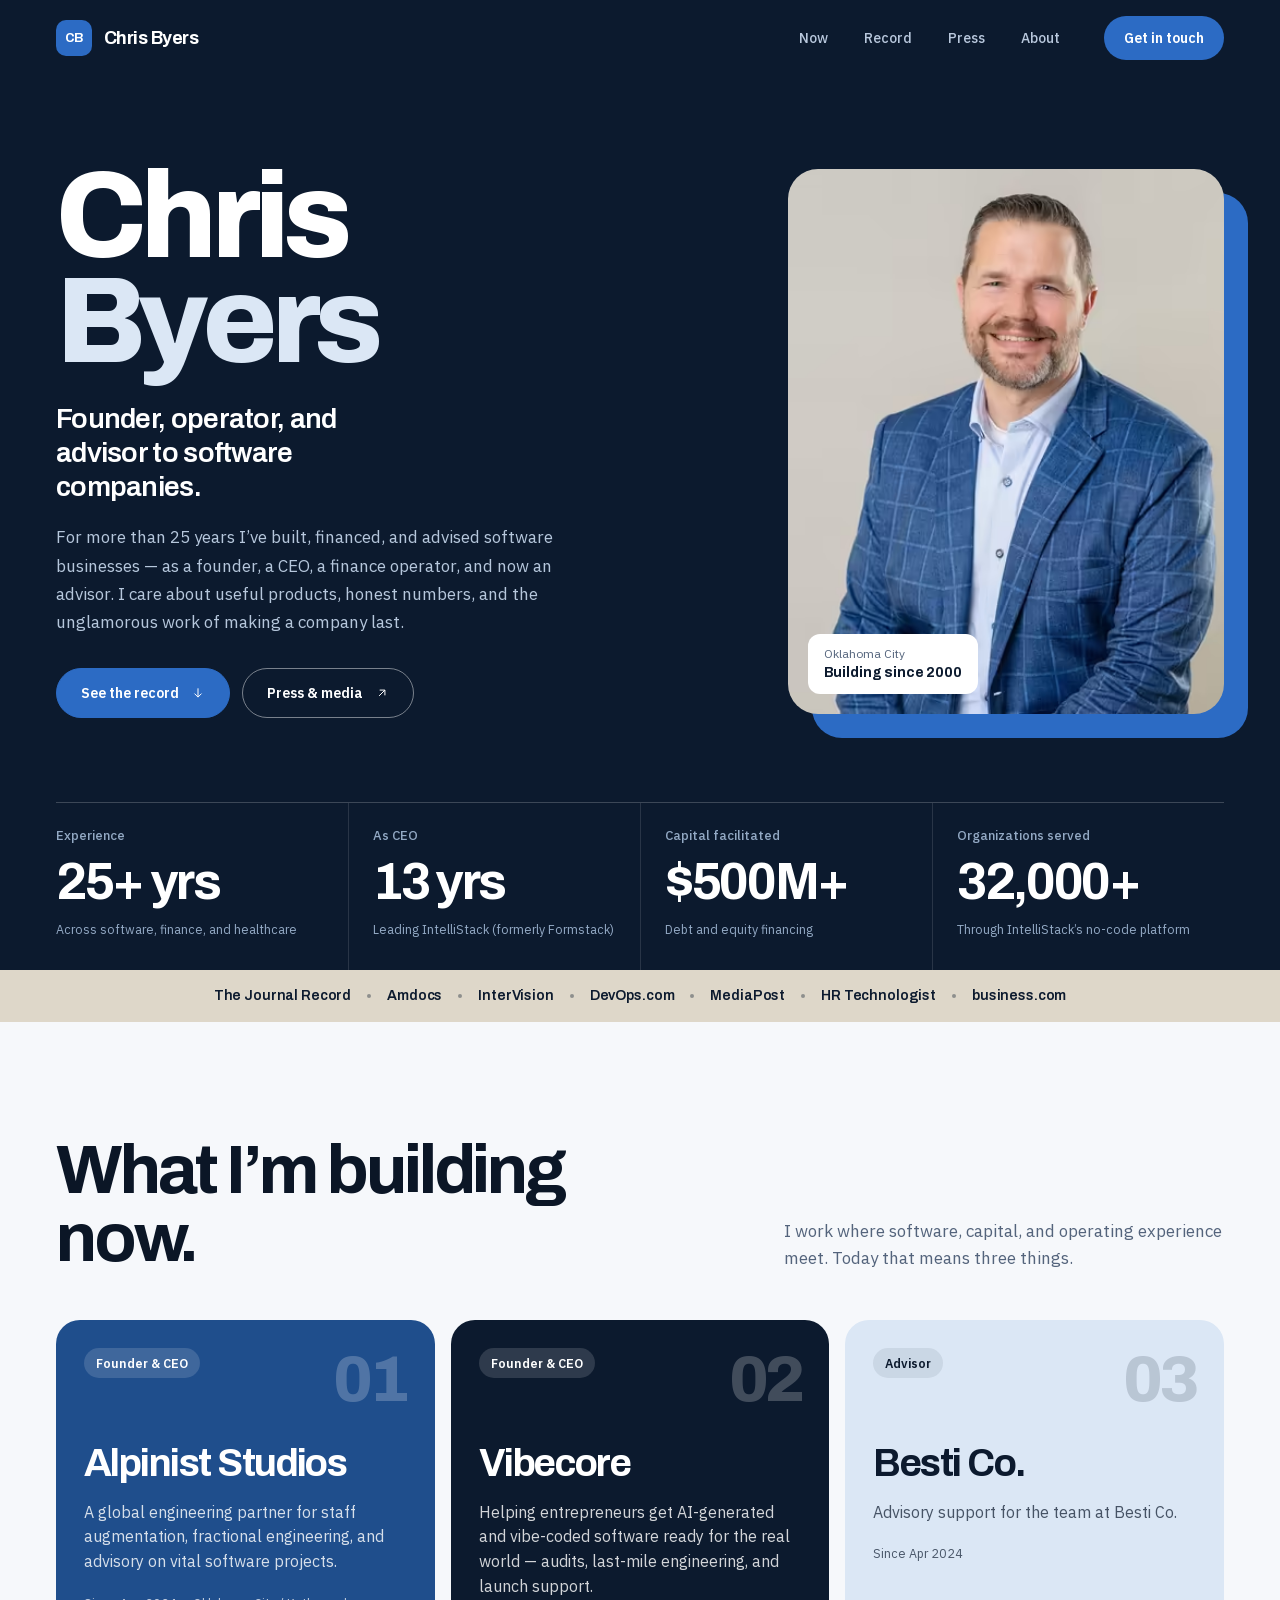
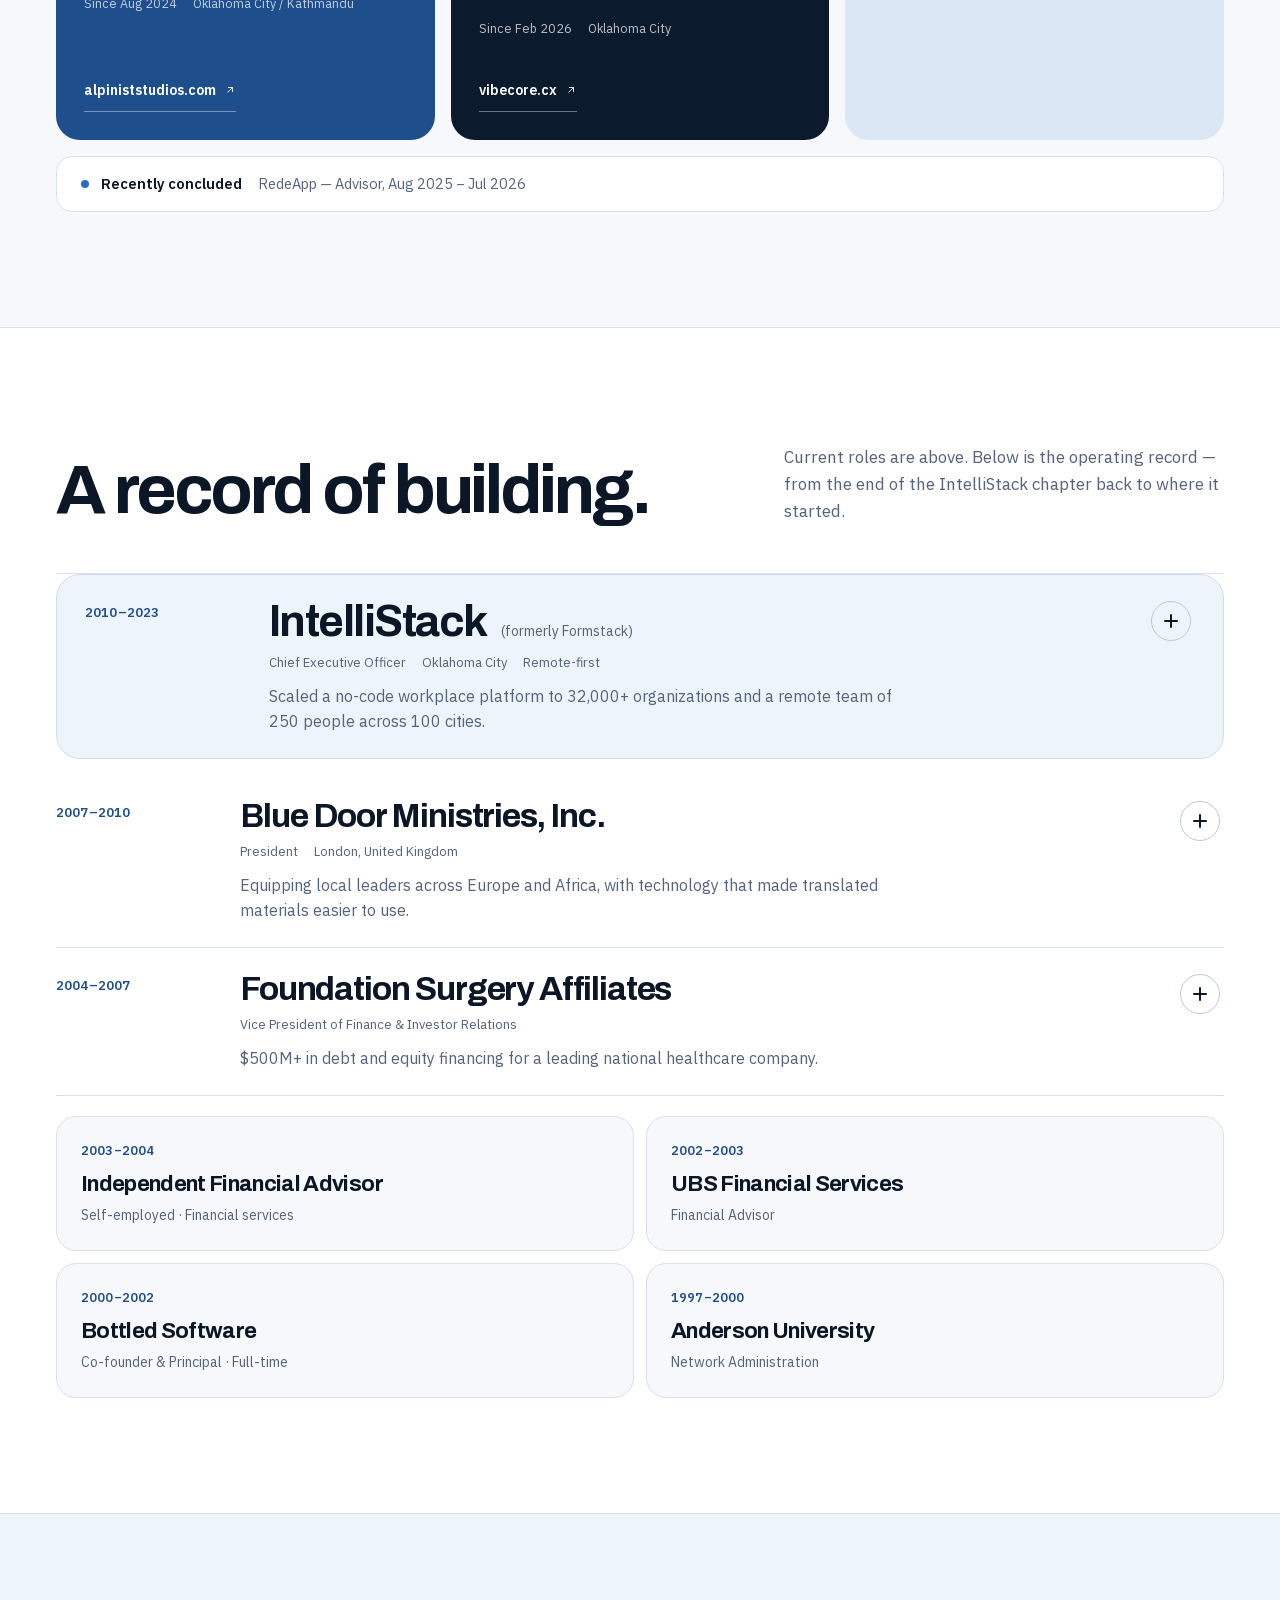
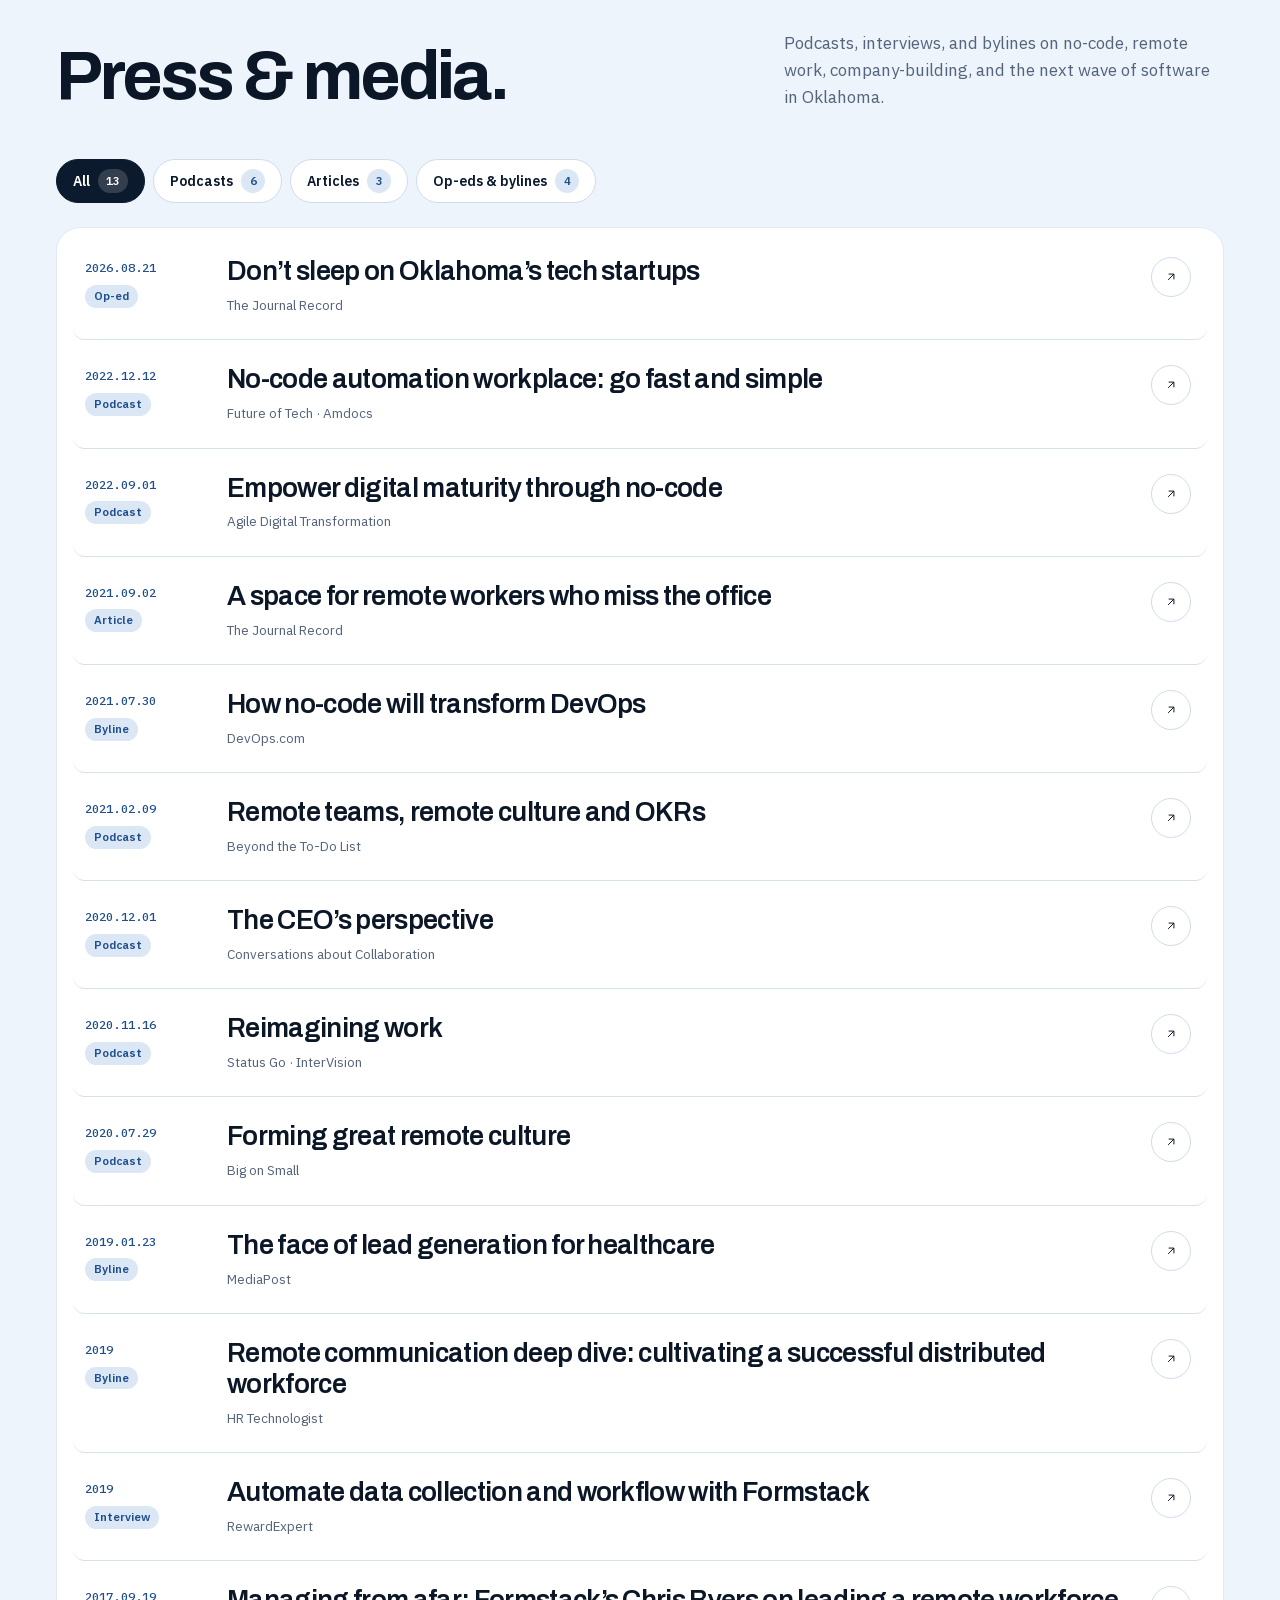
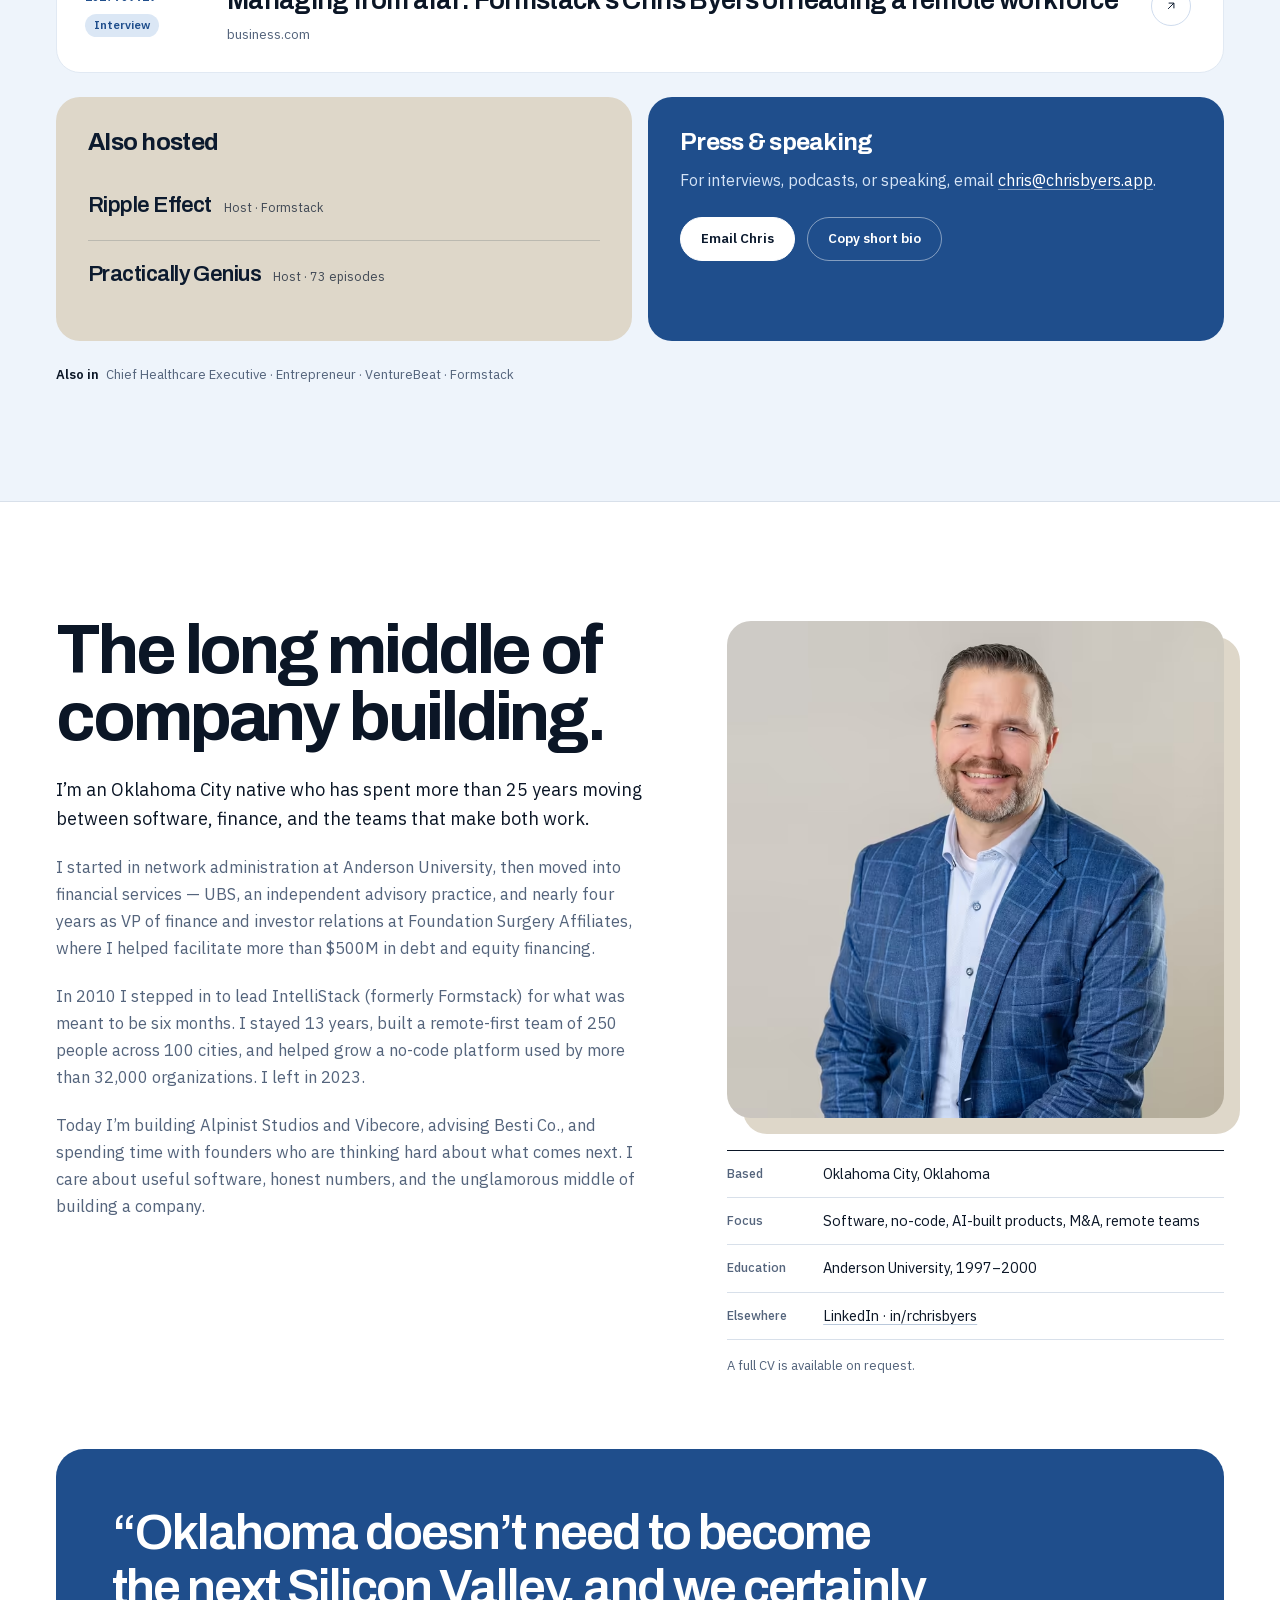
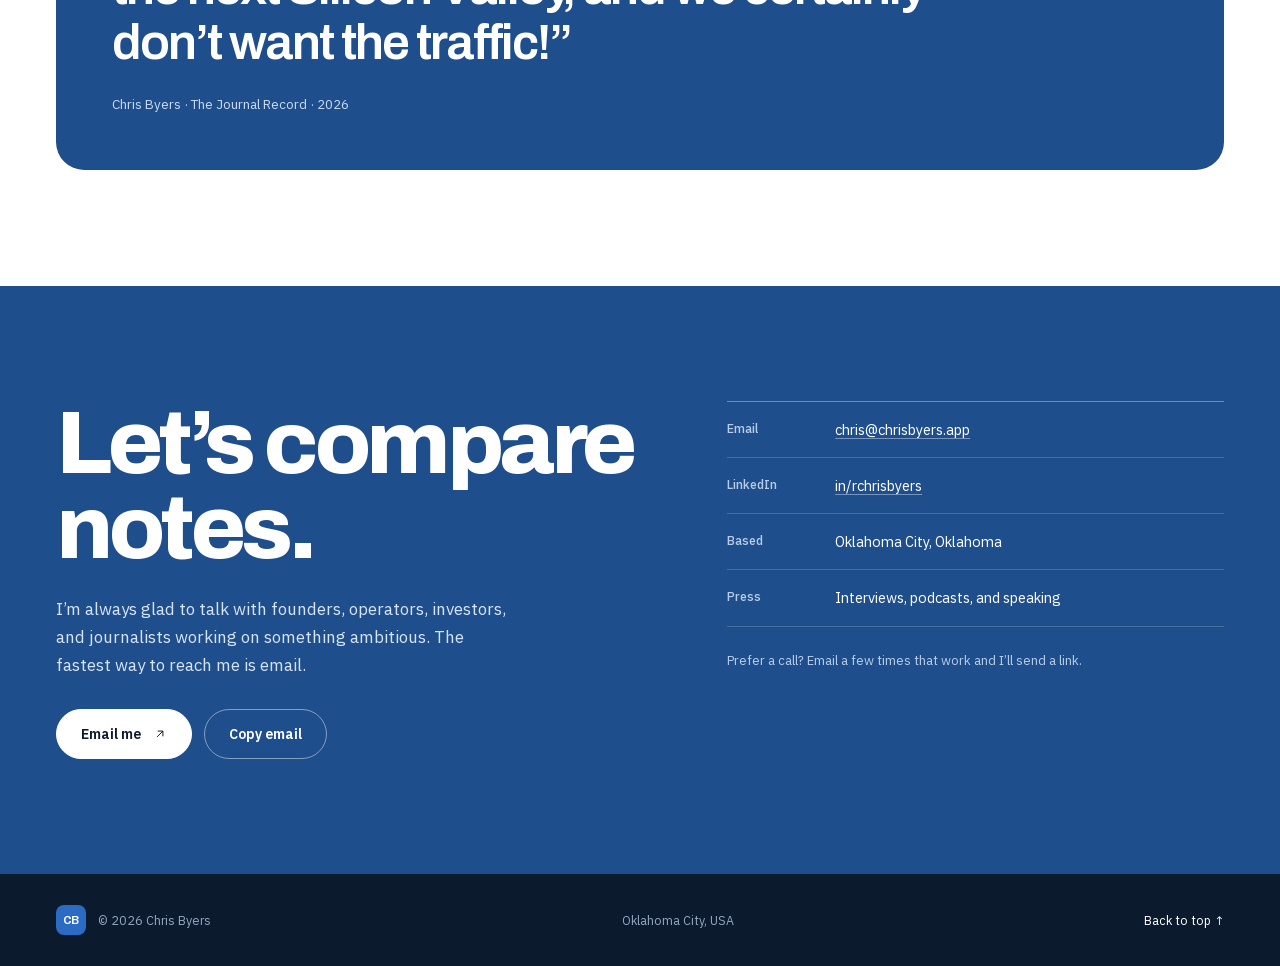
==== commit 2401a9f6: "Apply quick-win fixes: headings, responsive images, LCP, tap targets, favicon A1 — Timeline heading " ====
--- a/site/index.html
+++ b/site/index.html
@@ -27,7 +27,10 @@
   <link rel="icon" href="assets/favicon.svg" type="image/svg+xml">
   <link rel="preload" href="assets/fonts/archivo-latin.woff2" as="font" type="font/woff2" crossorigin>
   <link rel="preload" href="assets/fonts/ibm-plex-sans-latin.woff2" as="font" type="font/woff2" crossorigin>
-  <link rel="preload" href="assets/img/chris-byers.jpg" as="image">
+  <link rel="preload" as="image" type="image/avif"
+        href="assets/img/r/hero-688.avif"
+        imagesrcset="assets/img/r/hero-400.avif 400w, assets/img/r/hero-688.avif 688w, assets/img/r/hero-900.avif 900w"
+        imagesizes="(max-width: 980px) min(520px, 88vw), (max-width: 1432px) 31vw, 451px">
   <link rel="stylesheet" href="assets/css/site.css">
   <script>document.documentElement.classList.add("js");</script>
 
@@ -120,7 +123,20 @@
 
           <div class="hero-media">
             <div class="portrait-frame">
-              <img src="assets/img/chris-byers.jpg" width="900" height="1125" alt="Chris Byers, wearing a blue blazer, photographed against a warm neutral backdrop." fetchpriority="high">
+              <picture>
+                <source type="image/avif"
+                        srcset="assets/img/r/hero-400.avif 400w, assets/img/r/hero-688.avif 688w, assets/img/r/hero-900.avif 900w"
+                        sizes="(max-width: 980px) min(520px, 88vw), (max-width: 1432px) 31vw, 451px">
+                <source type="image/webp"
+                        srcset="assets/img/r/hero-400.webp 400w, assets/img/r/hero-688.webp 688w, assets/img/r/hero-900.webp 900w"
+                        sizes="(max-width: 980px) min(520px, 88vw), (max-width: 1432px) 31vw, 451px">
+                <img src="assets/img/r/hero-688.jpg"
+                     srcset="assets/img/r/hero-400.jpg 400w, assets/img/r/hero-688.jpg 688w, assets/img/r/hero-900.jpg 900w"
+                     sizes="(max-width: 980px) min(520px, 88vw), (max-width: 1432px) 31vw, 451px"
+                     width="900" height="1125"
+                     alt="Chris Byers, wearing a blue blazer, photographed against a warm neutral backdrop."
+                     fetchpriority="high" decoding="async">
+              </picture>
               <div class="portrait-badge">
                 <span>Oklahoma City</span>
                 <strong>Building since 2000</strong>
@@ -256,7 +272,7 @@
             <summary>
               <span class="role-years">2010&ndash;2023</span>
               <span class="role-main">
-                <span class="role-company">IntelliStack <span class="role-alias">(formerly Formstack)</span></span>
+                <h3 class="role-company">IntelliStack <span class="role-alias">(formerly Formstack)</span></h3>
                 <span class="role-meta">
                   <span>Chief Executive Officer</span>
                   <span>Oklahoma City</span>
@@ -295,7 +311,7 @@
             <summary>
               <span class="role-years">2007&ndash;2010</span>
               <span class="role-main">
-                <span class="role-company">Blue Door Ministries, Inc.</span>
+                <h3 class="role-company">Blue Door Ministries, Inc.</h3>
                 <span class="role-meta">
                   <span>President</span>
                   <span>London, United Kingdom</span>
@@ -329,7 +345,7 @@
             <summary>
               <span class="role-years">2004&ndash;2007</span>
               <span class="role-main">
-                <span class="role-company">Foundation Surgery Affiliates</span>
+                <h3 class="role-company">Foundation Surgery Affiliates</h3>
                 <span class="role-meta">
                   <span>Vice President of Finance &amp; Investor Relations</span>
                 </span>
@@ -670,7 +686,19 @@
 
           <aside class="about-side" data-reveal>
             <div class="about-portrait">
-              <img src="assets/img/chris-byers-square.jpg" width="1000" height="1000" alt="Portrait of Chris Byers." loading="lazy">
+              <picture>
+                <source type="image/avif"
+                        srcset="assets/img/r/square-400.avif 400w, assets/img/r/square-784.avif 784w, assets/img/r/square-1000.avif 1000w"
+                        sizes="(max-width: 980px) min(520px, 88vw), (max-width: 1432px) 35vw, 515px">
+                <source type="image/webp"
+                        srcset="assets/img/r/square-400.webp 400w, assets/img/r/square-784.webp 784w, assets/img/r/square-1000.webp 1000w"
+                        sizes="(max-width: 980px) min(520px, 88vw), (max-width: 1432px) 35vw, 515px">
+                <img src="assets/img/r/square-784.jpg"
+                     srcset="assets/img/r/square-400.jpg 400w, assets/img/r/square-784.jpg 784w, assets/img/r/square-1000.jpg 1000w"
+                     sizes="(max-width: 980px) min(520px, 88vw), (max-width: 1432px) 35vw, 515px"
+                     width="1000" height="1000"
+                     alt="Portrait of Chris Byers." loading="lazy" decoding="async">
+              </picture>
             </div>
             <dl class="detail-list">
               <dt>Based</dt>
--- a/site/assets/css/site.css
+++ b/site/assets/css/site.css
@@ -1686,29 +1686,26 @@
   }
 }
 
+/* Hero entrance.
+   The h1 and the portrait are the Largest Contentful Paint candidates, so they
+   are deliberately NOT animated from opacity 0 — an entrance animation on those
+   delays LCP by the full duration of the animation plus its delay. They paint
+   immediately; the supporting copy and stats carry the stagger instead. */
 @media (prefers-reduced-motion: no-preference) {
-  .hero h1 {
-    animation: rise 0.45s var(--ease) both;
-  }
-
   .hero-role {
-    animation: rise 0.45s var(--ease) 0.08s both;
+    animation: rise 0.4s var(--ease) 0.04s both;
   }
 
   .hero-lede {
-    animation: rise 0.45s var(--ease) 0.14s both;
+    animation: rise 0.4s var(--ease) 0.1s both;
   }
 
   .hero-actions {
-    animation: rise 0.45s var(--ease) 0.2s both;
-  }
-
-  .hero-media {
-    animation: rise 0.45s var(--ease) 0.12s both;
+    animation: rise 0.4s var(--ease) 0.16s both;
   }
 
   .stats {
-    animation: rise 0.45s var(--ease) 0.26s both;
+    animation: rise 0.4s var(--ease) 0.22s both;
   }
 }
 
@@ -2024,3 +2021,20 @@
     transform: none;
   }
 }
+
+/* Touch tap targets.
+   The inline links in the About sidebar, the contact list, and the press card
+   are ~19-21px tall, which is comfortable with a mouse but tight on a phone.
+   On coarse pointers only, pad them vertically toward the 44px guideline
+   without changing the desktop layout or the text baseline. */
+@media (pointer: coarse) {
+  .detail-list a,
+  .contact-row a,
+  .media-card p a,
+  .about-note a {
+    display: inline-block;
+    padding-block: 11px;
+    /* Keep the padded box from pushing the rows apart. */
+    margin-block: -11px;
+  }
+}
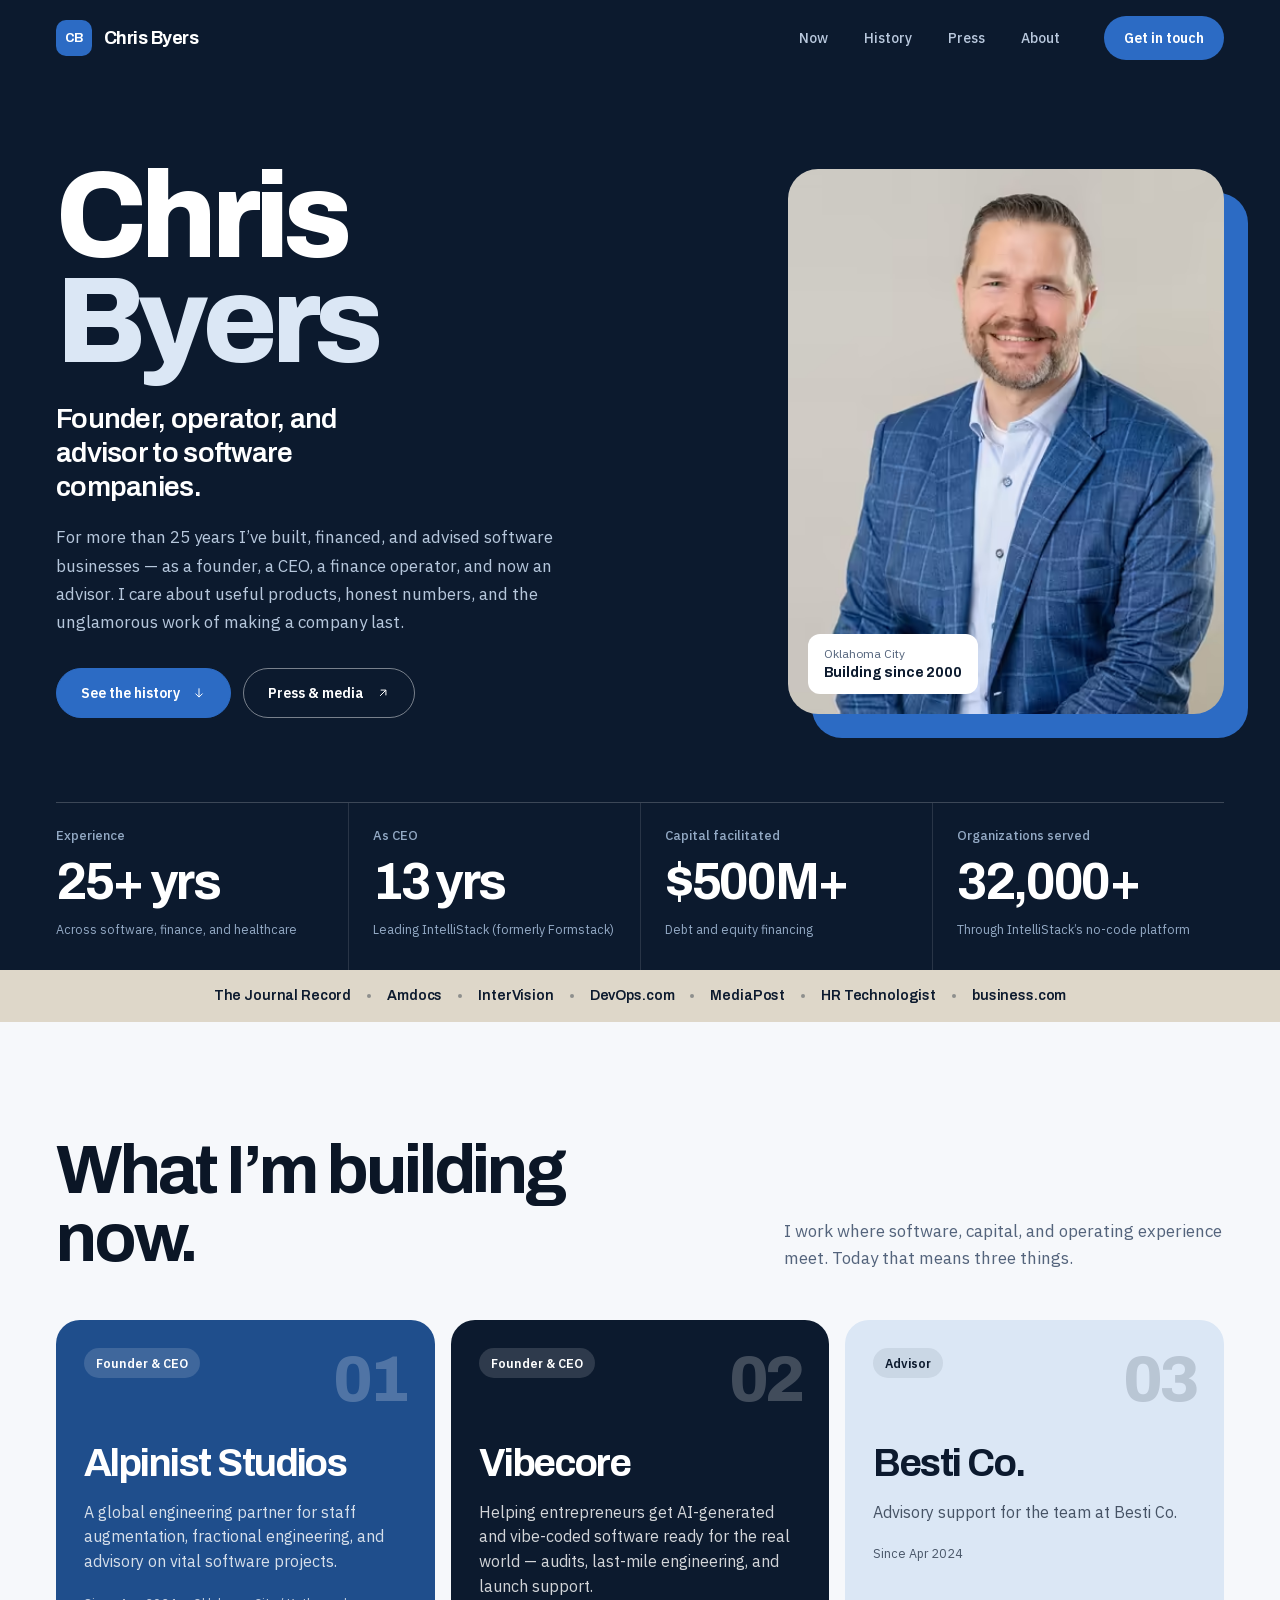
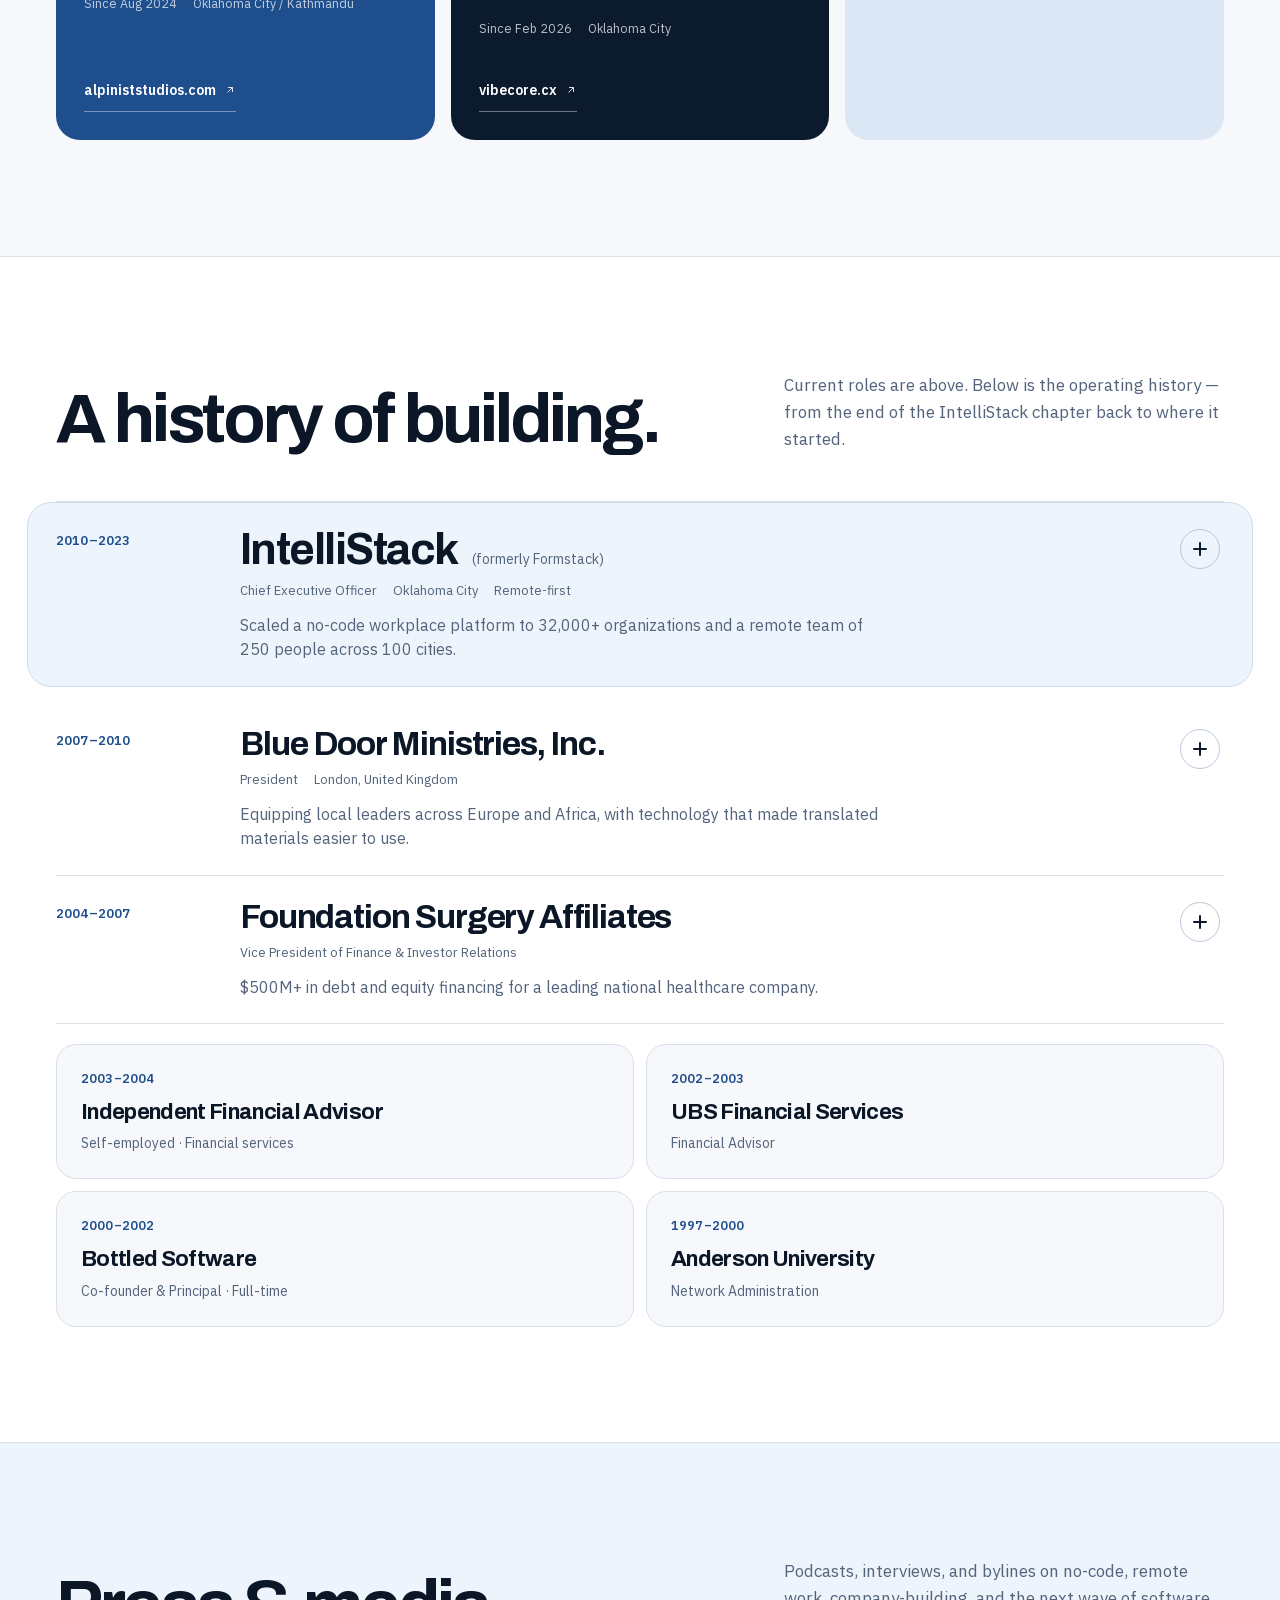
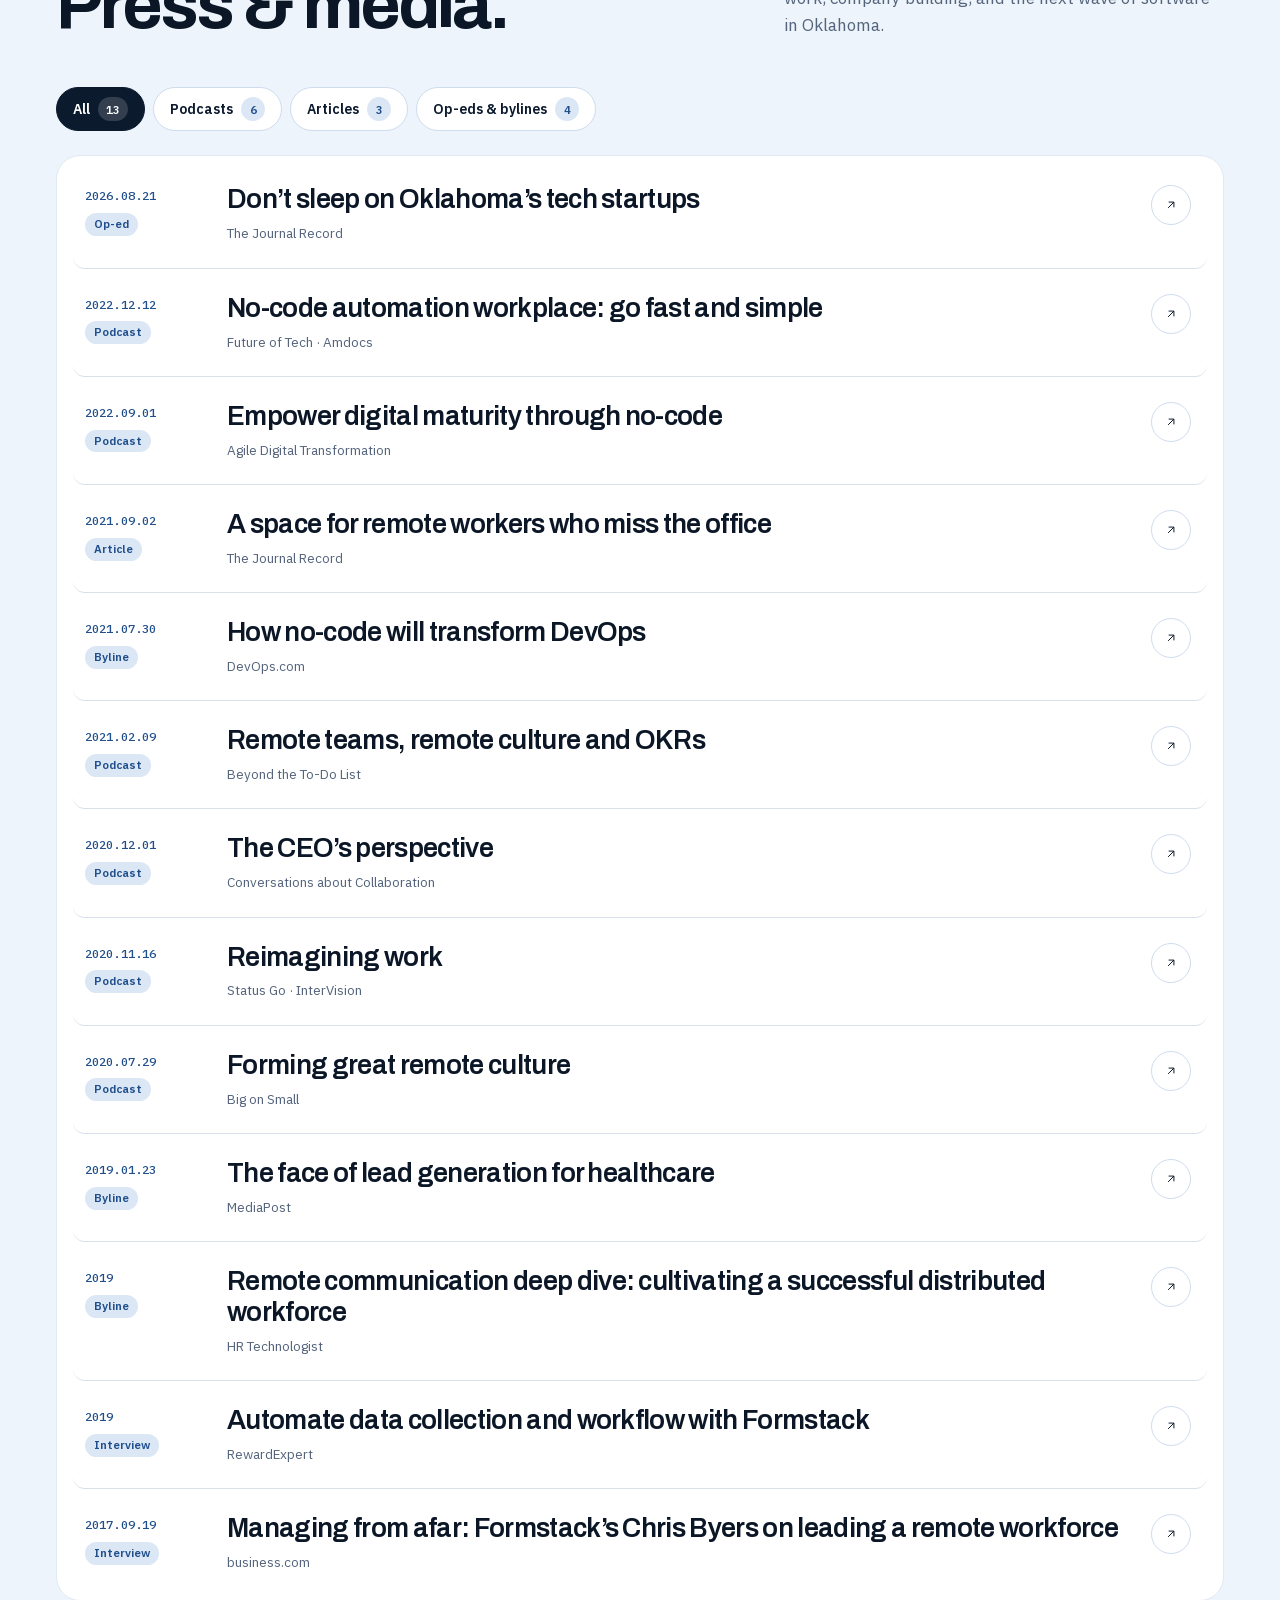
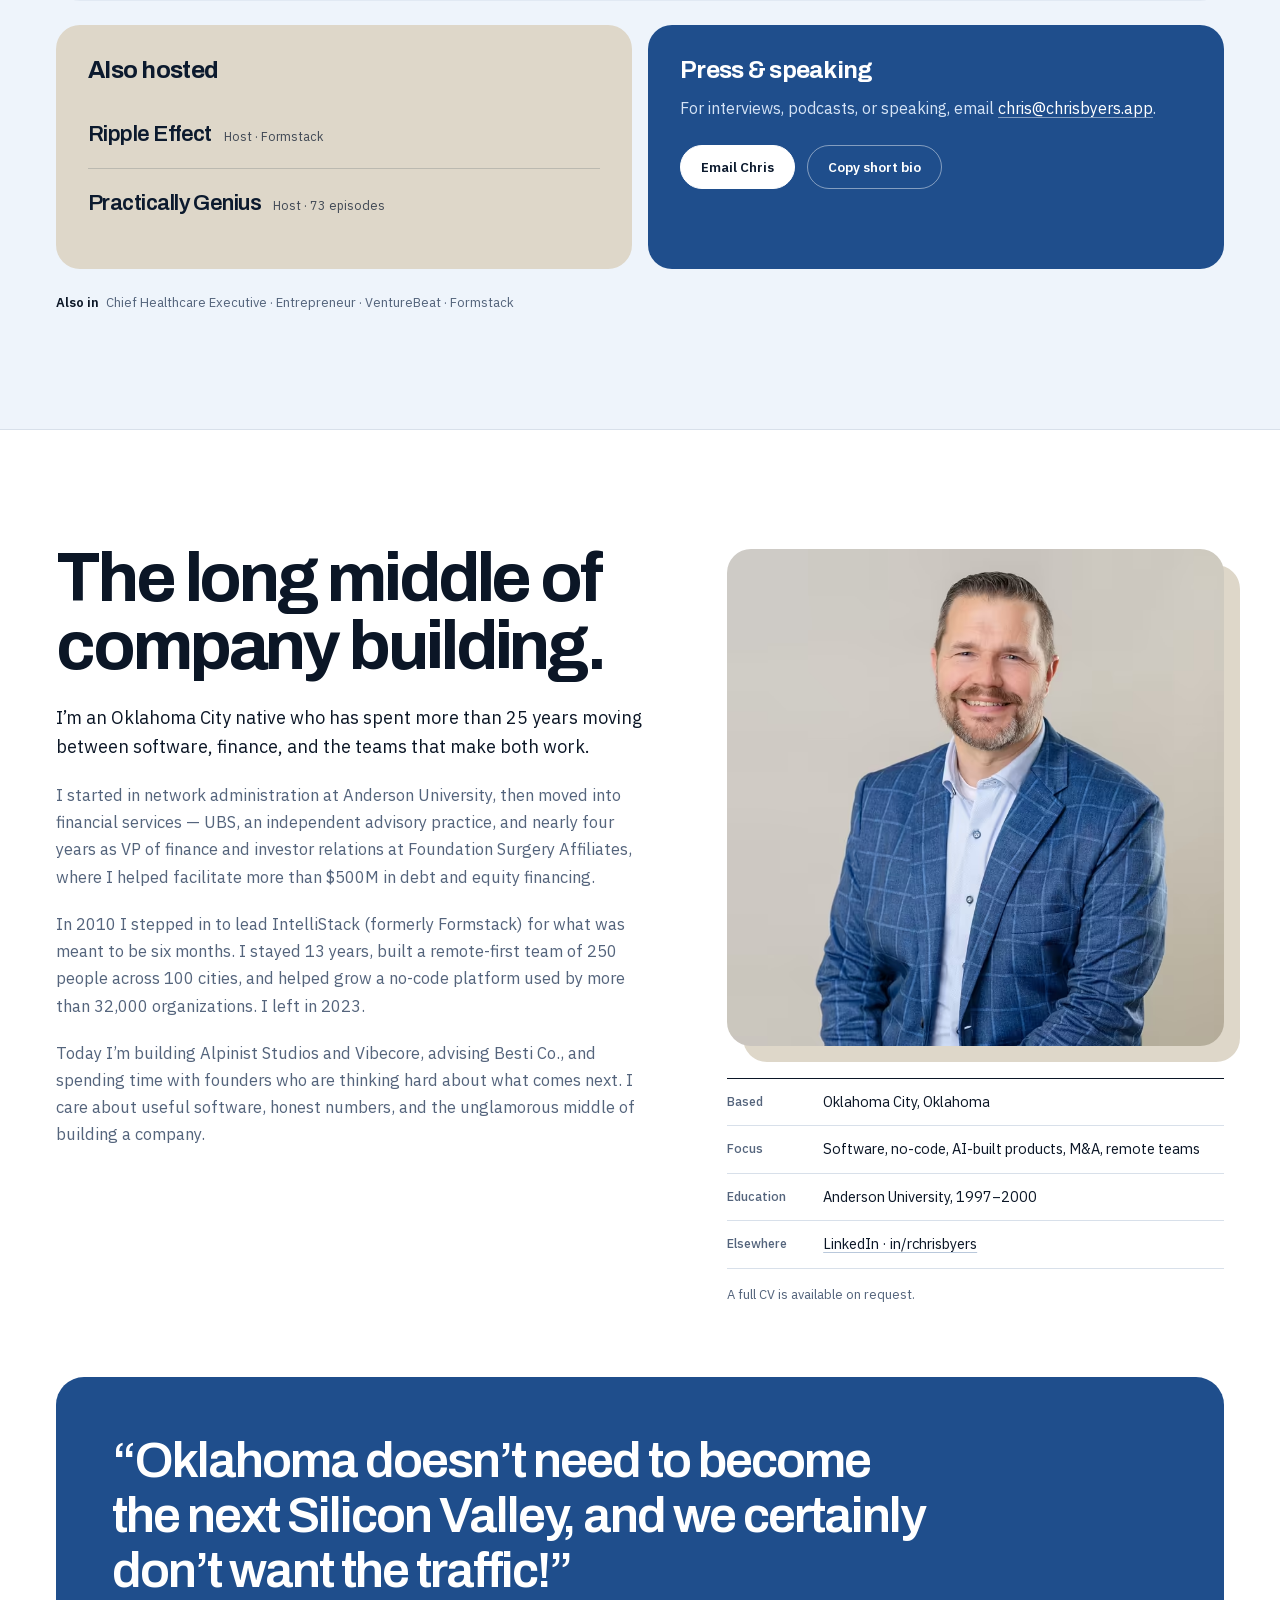
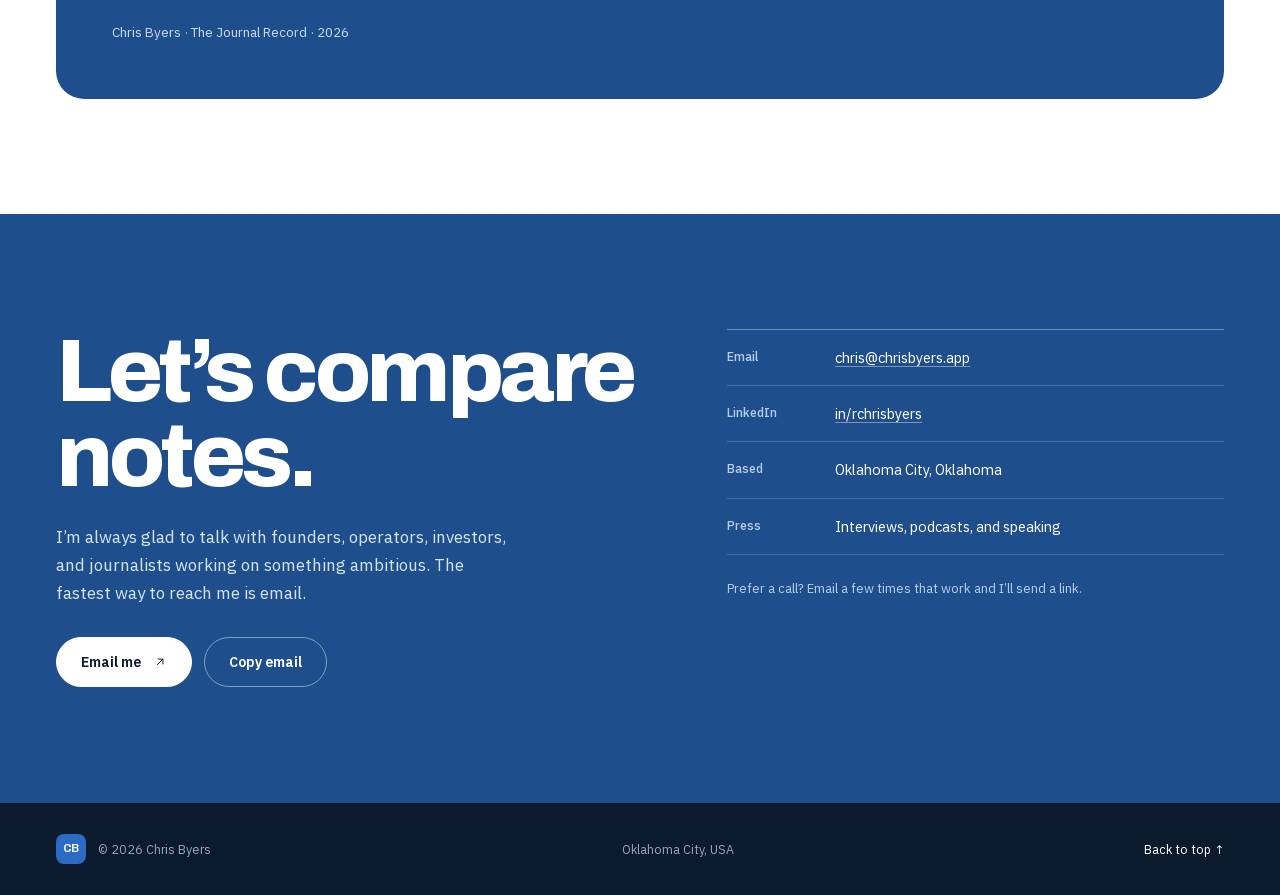
==== commit 45c0302f: "Rename the Record section to History and align its lead card Drop the "Recently concluded" RedeApp s" ====
--- a/site/index.html
+++ b/site/index.html
@@ -71,7 +71,7 @@
 
       <nav class="nav" aria-label="Primary">
         <a href="#now" data-nav-link>Now</a>
-        <a href="#record" data-nav-link>Record</a>
+        <a href="#history" data-nav-link>History</a>
         <a href="#press" data-nav-link>Press</a>
         <a href="#about" data-nav-link>About</a>
       </nav>
@@ -86,7 +86,7 @@
     <div class="mobile-nav" id="mobile-nav" hidden>
       <nav aria-label="Mobile">
         <a href="#now" data-nav-link>Now</a>
-        <a href="#record" data-nav-link>Record</a>
+        <a href="#history" data-nav-link>History</a>
         <a href="#press" data-nav-link>Press</a>
         <a href="#about" data-nav-link>About</a>
       </nav>
@@ -110,8 +110,8 @@
             </p>
 
             <div class="hero-actions">
-              <a class="btn btn--primary" href="#record">
-                See the record
+              <a class="btn btn--primary" href="#history">
+                See the history
                 <svg class="od-icon icon-14" viewBox="0 0 24 24" fill="none" stroke="currentColor" stroke-width="1.7" aria-hidden="true" focusable="false"><path d="M12 4v15m0 0 6-6m-6 6-6-6"/></svg>
               </a>
               <a class="btn btn--outline-light" href="#press">
@@ -250,19 +250,15 @@
           </article>
         </div>
 
-        <p class="now-after" data-reveal>
-          <strong>Recently concluded</strong>
-          <span>RedeApp &mdash; Advisor, Aug 2025 &ndash; Jul 2026</span>
-        </p>
       </div>
     </section>
 
-    <section class="section section--white" id="record" aria-labelledby="record-title">
+    <section class="section section--white" id="history" aria-labelledby="history-title">
       <div class="container">
         <header class="section-head" data-reveal>
-          <h2 class="section-title" id="record-title">A record of building.</h2>
+          <h2 class="section-title" id="history-title">A history of building.</h2>
           <p class="section-intro">
-            Current roles are above. Below is the operating record &mdash; from the end of the
+            Current roles are above. Below is the operating history &mdash; from the end of the
             IntelliStack chapter back to where it started.
           </p>
         </header>
--- a/site/assets/css/site.css
+++ b/site/assets/css/site.css
@@ -883,38 +883,7 @@
   transform: translate(2px, -2px);
 }
 
-.now-after {
-  display: flex;
-  flex-wrap: wrap;
-  align-items: center;
-  gap: 8px 16px;
-  margin-top: 16px;
-  padding: 16px 24px;
-  border: 1px solid var(--line);
-  border-radius: 16px;
-  background: var(--white);
-  color: var(--muted);
-  font-size: 14.5px;
-  line-height: 1.5;
-}
-
-.now-after strong {
-  display: inline-flex;
-  align-items: center;
-  color: var(--ink);
-  font-weight: 600;
-}
-
-.now-after strong::before {
-  content: "";
-  width: 8px;
-  height: 8px;
-  margin-right: 12px;
-  border-radius: 50%;
-  background: var(--blue-2);
-}
-
-/* Record */
+/* History */
 
 .timeline {
   border-top: 1px solid var(--line);
@@ -925,8 +894,9 @@
 }
 
 .role--lead {
-  margin-bottom: 16px;
-  padding: 0 28px;
+  --lead-inset: calc(var(--gutter) * 0.5);
+  margin: 0 calc((var(--lead-inset) + 1px) * -1) 16px;
+  padding: 0 var(--lead-inset);
   border: 1px solid #cfdcee;
   border-radius: 24px;
   background: var(--sky-2);
@@ -1870,10 +1840,6 @@
     margin-top: 0;
   }
 
-  .role--lead {
-    padding: 0 20px;
-  }
-
   .role-body {
     grid-template-columns: 1fr;
     gap: 0;
